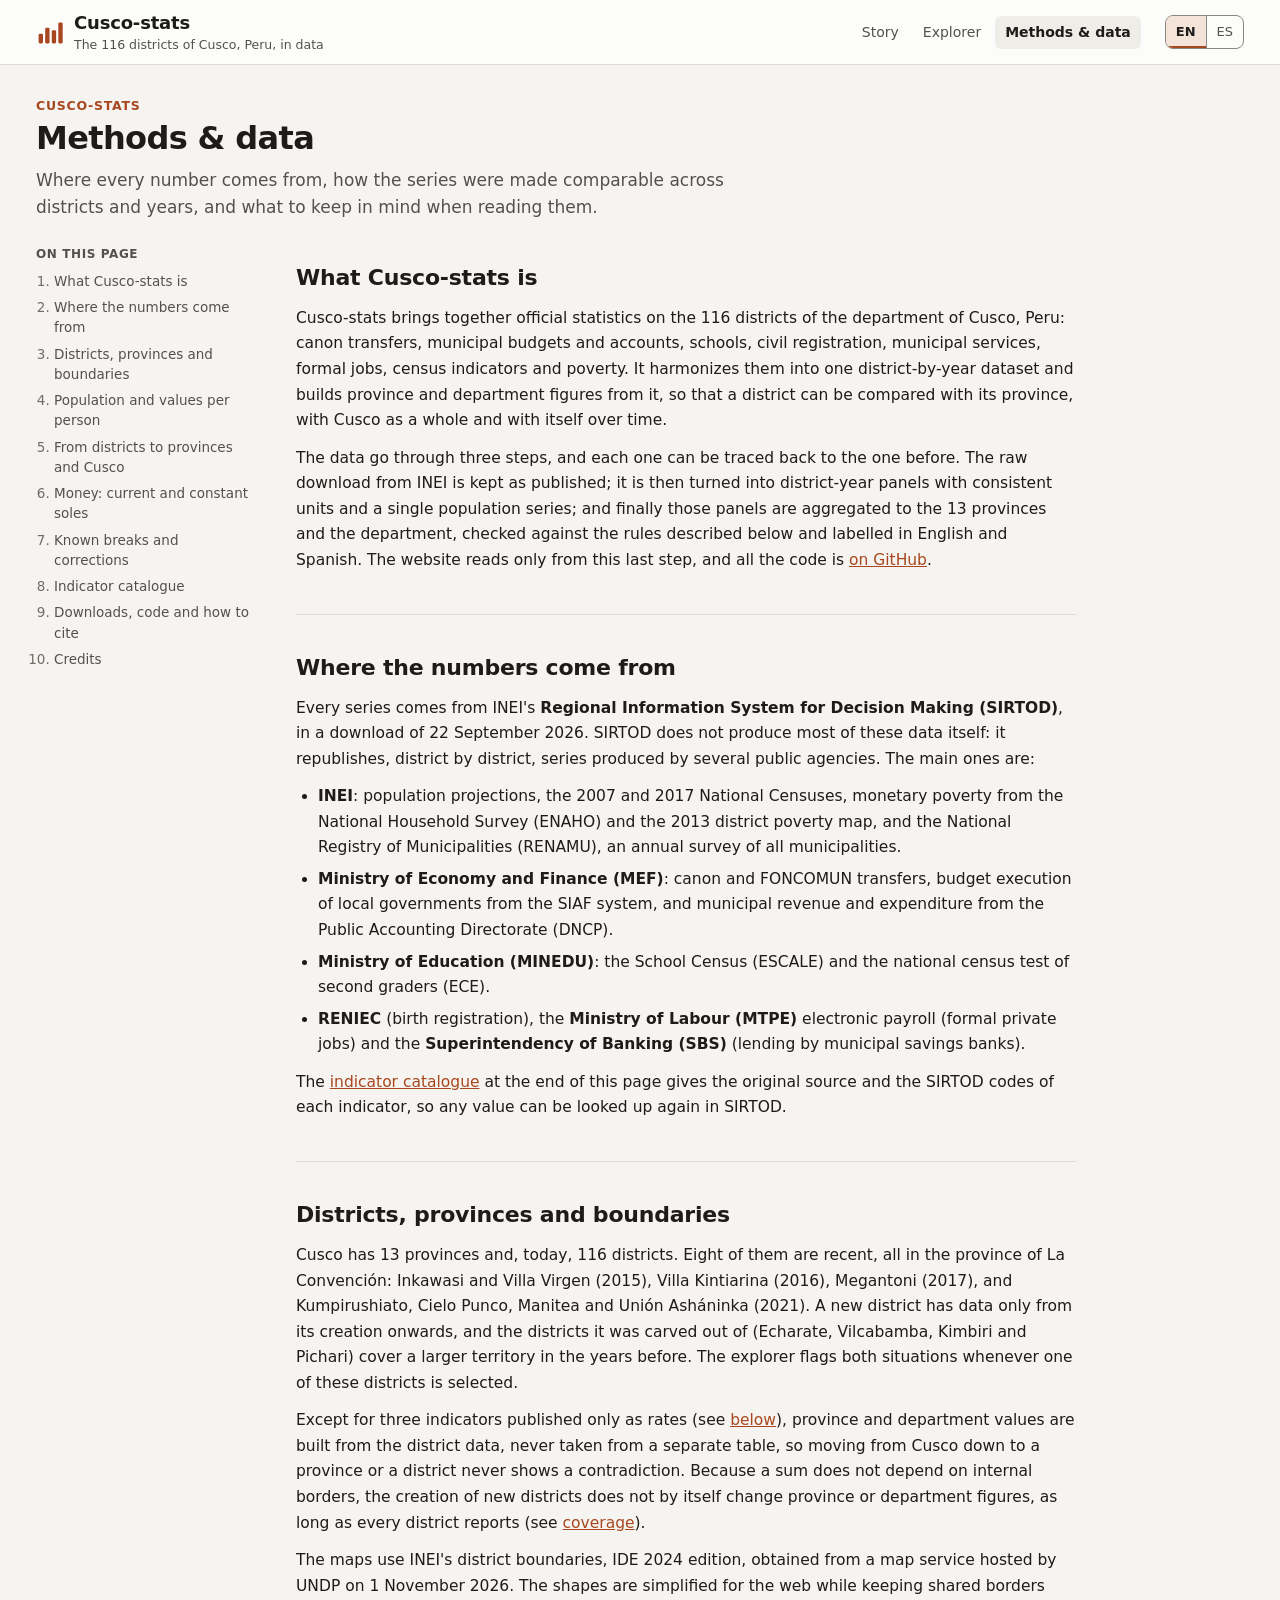
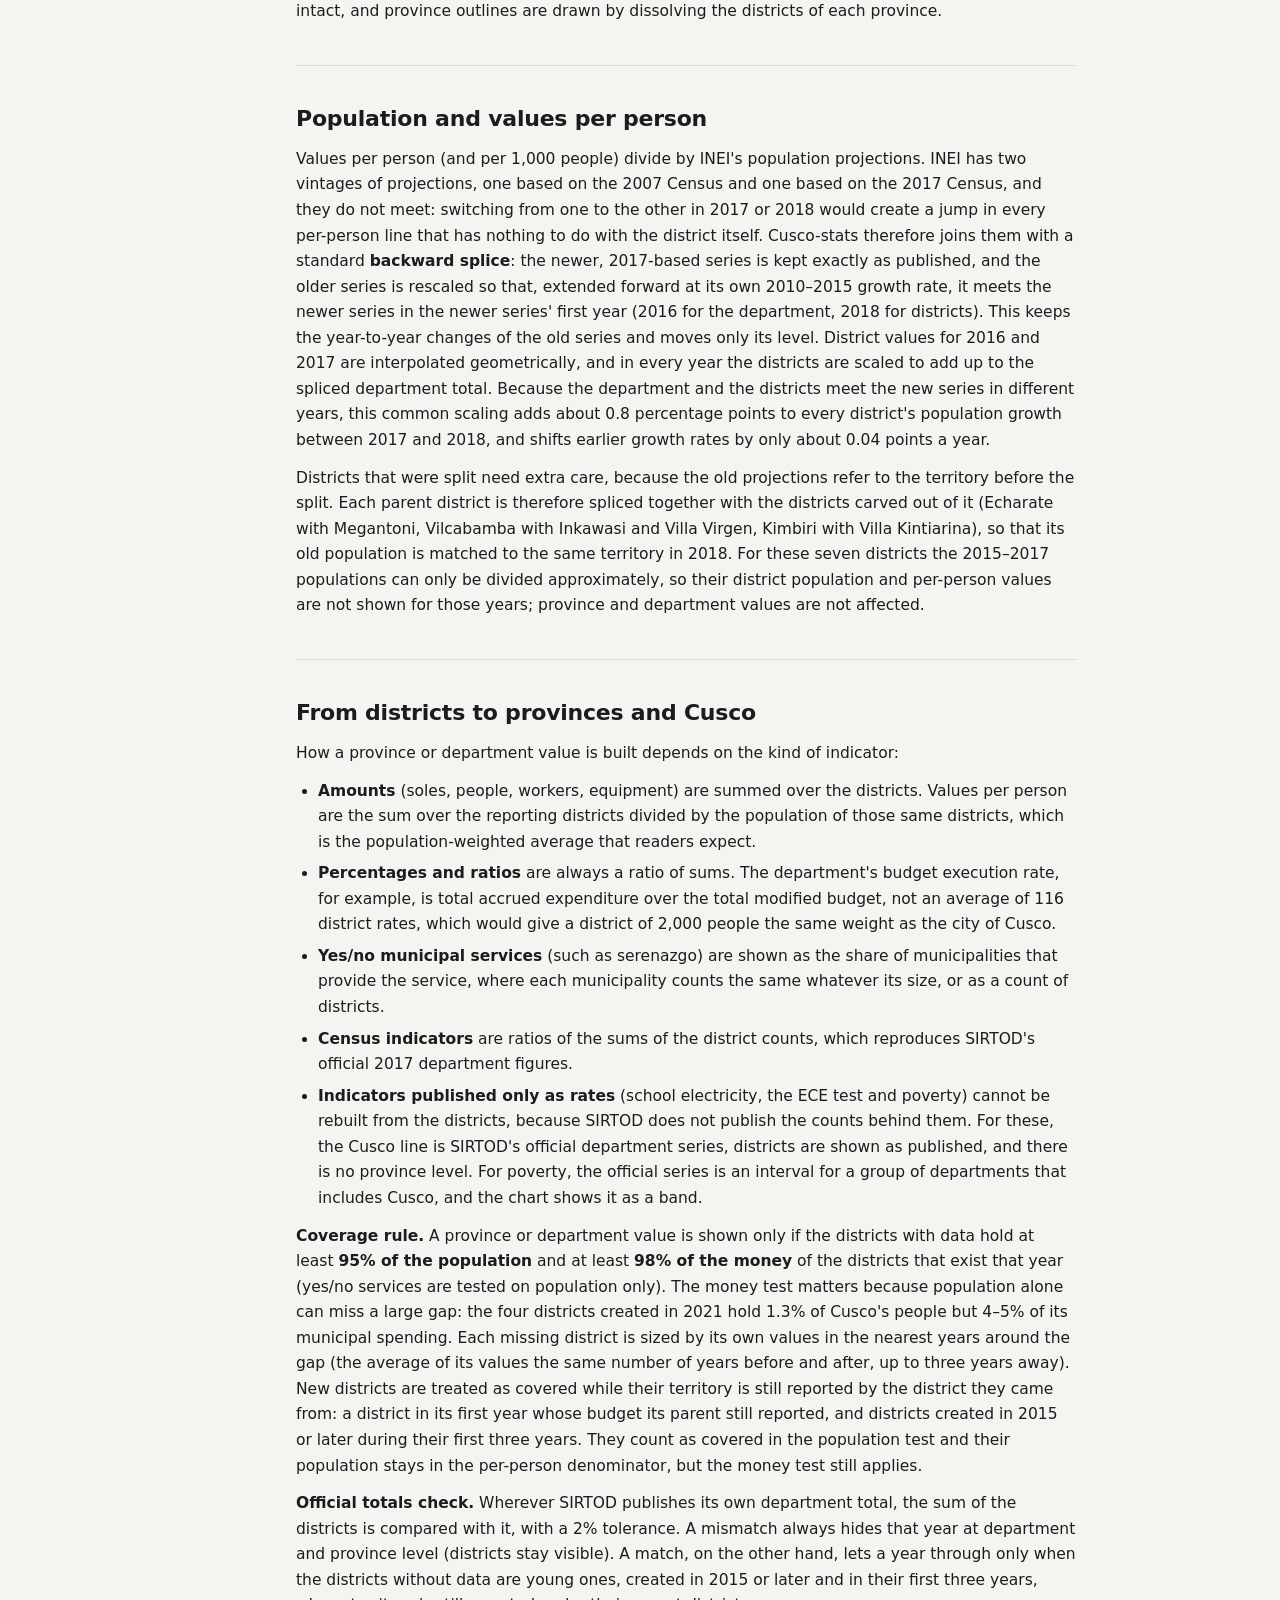
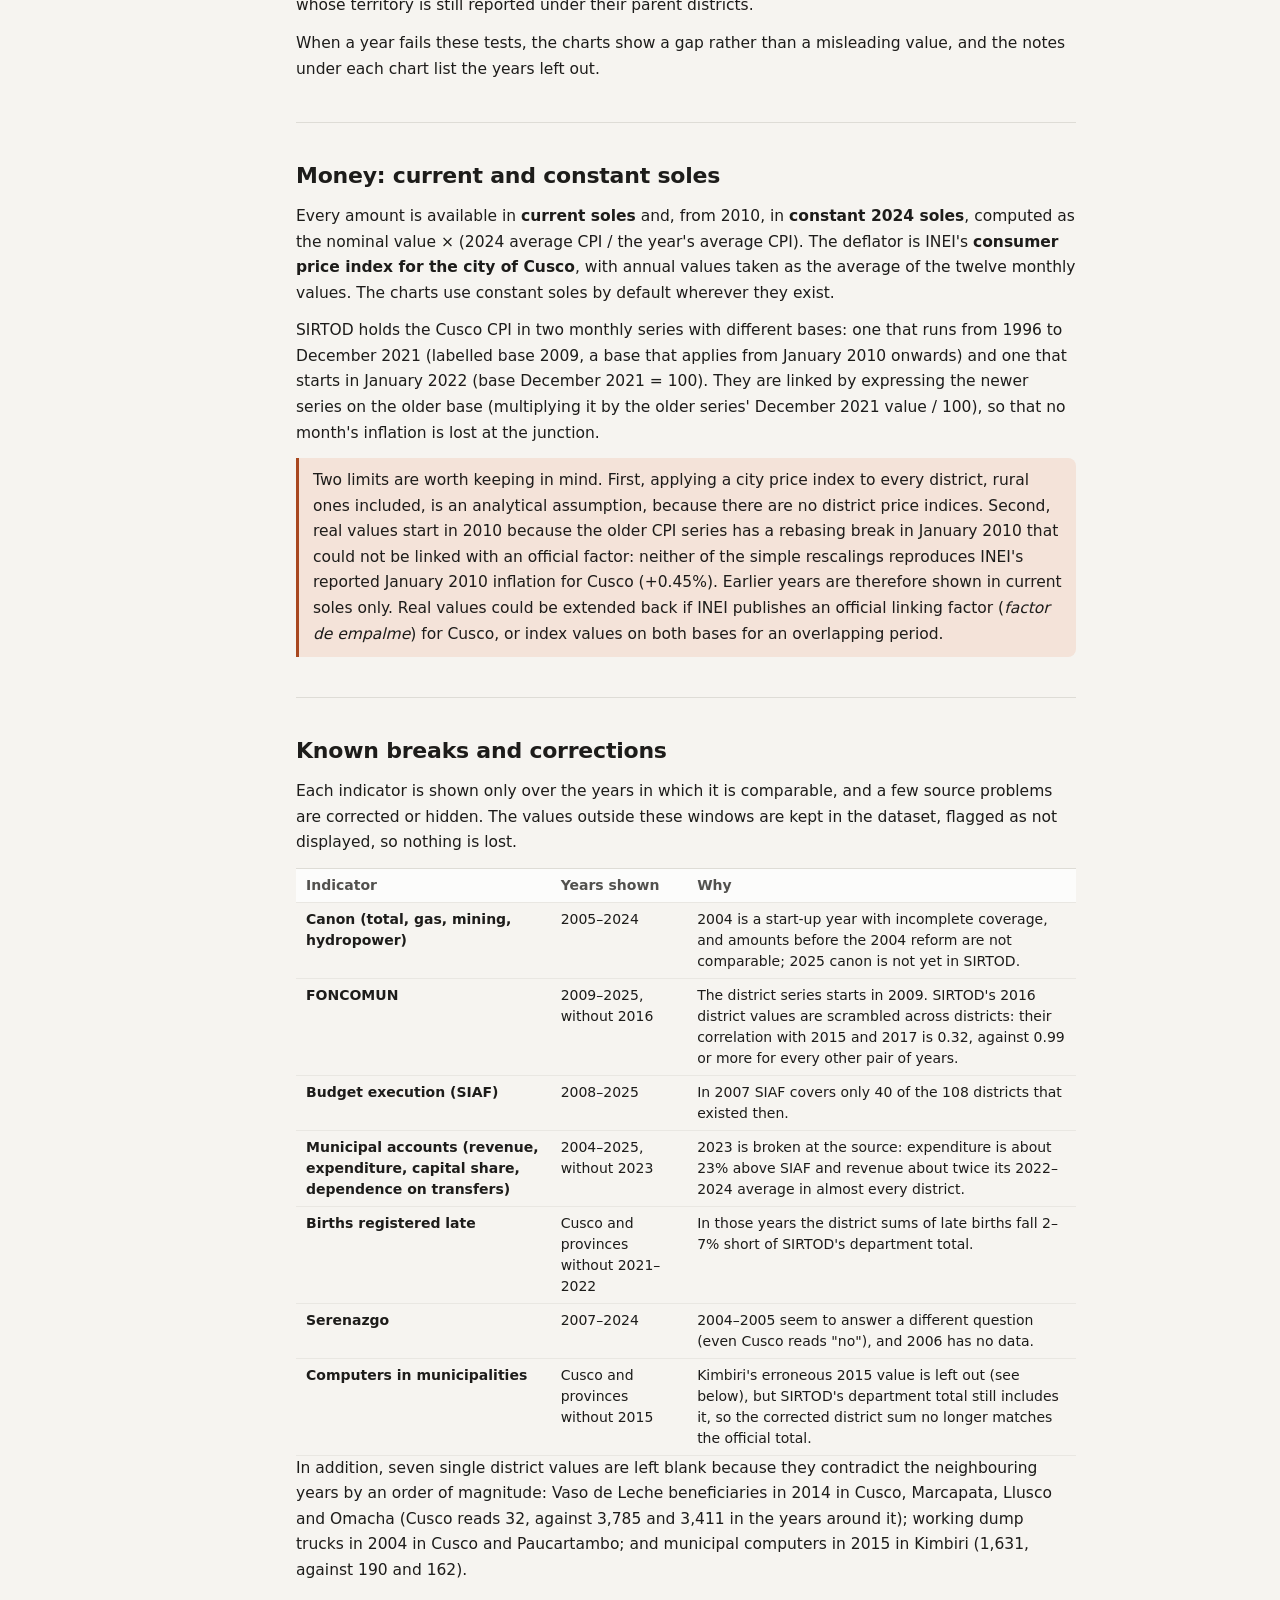
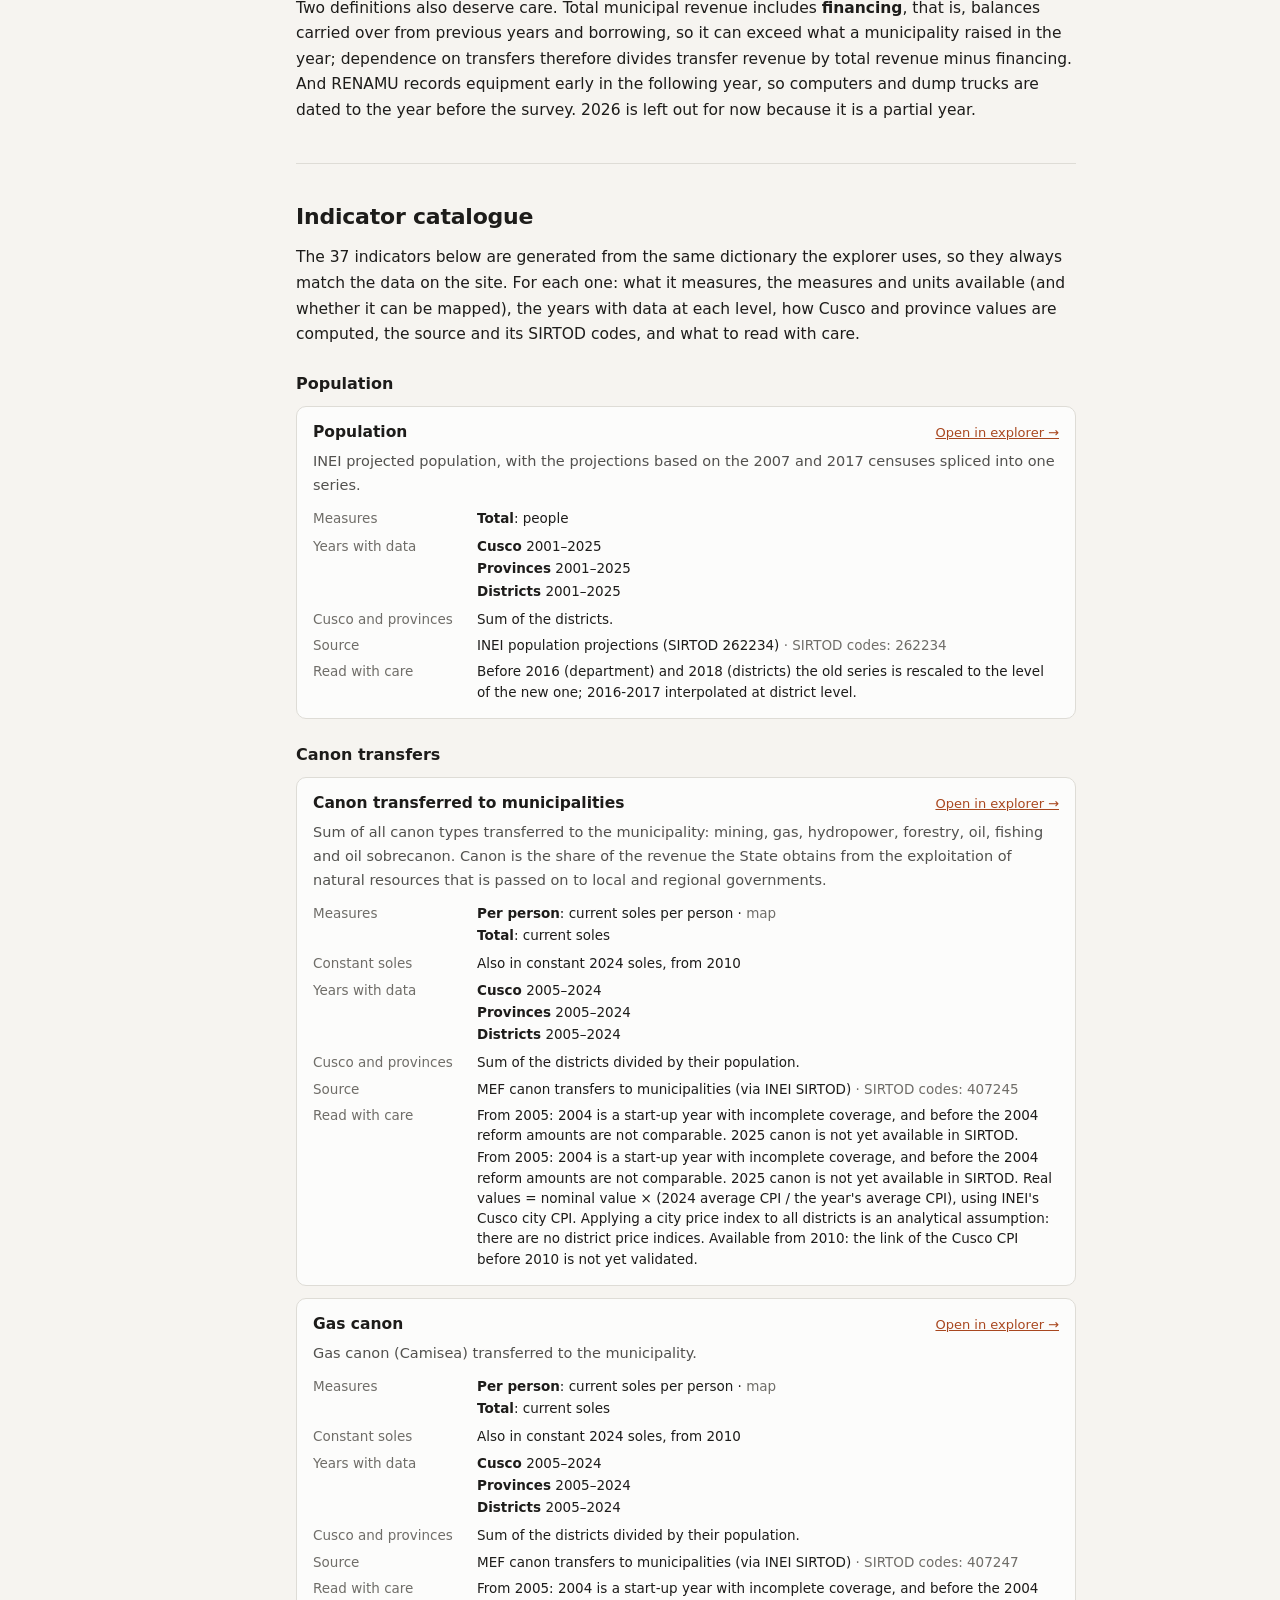
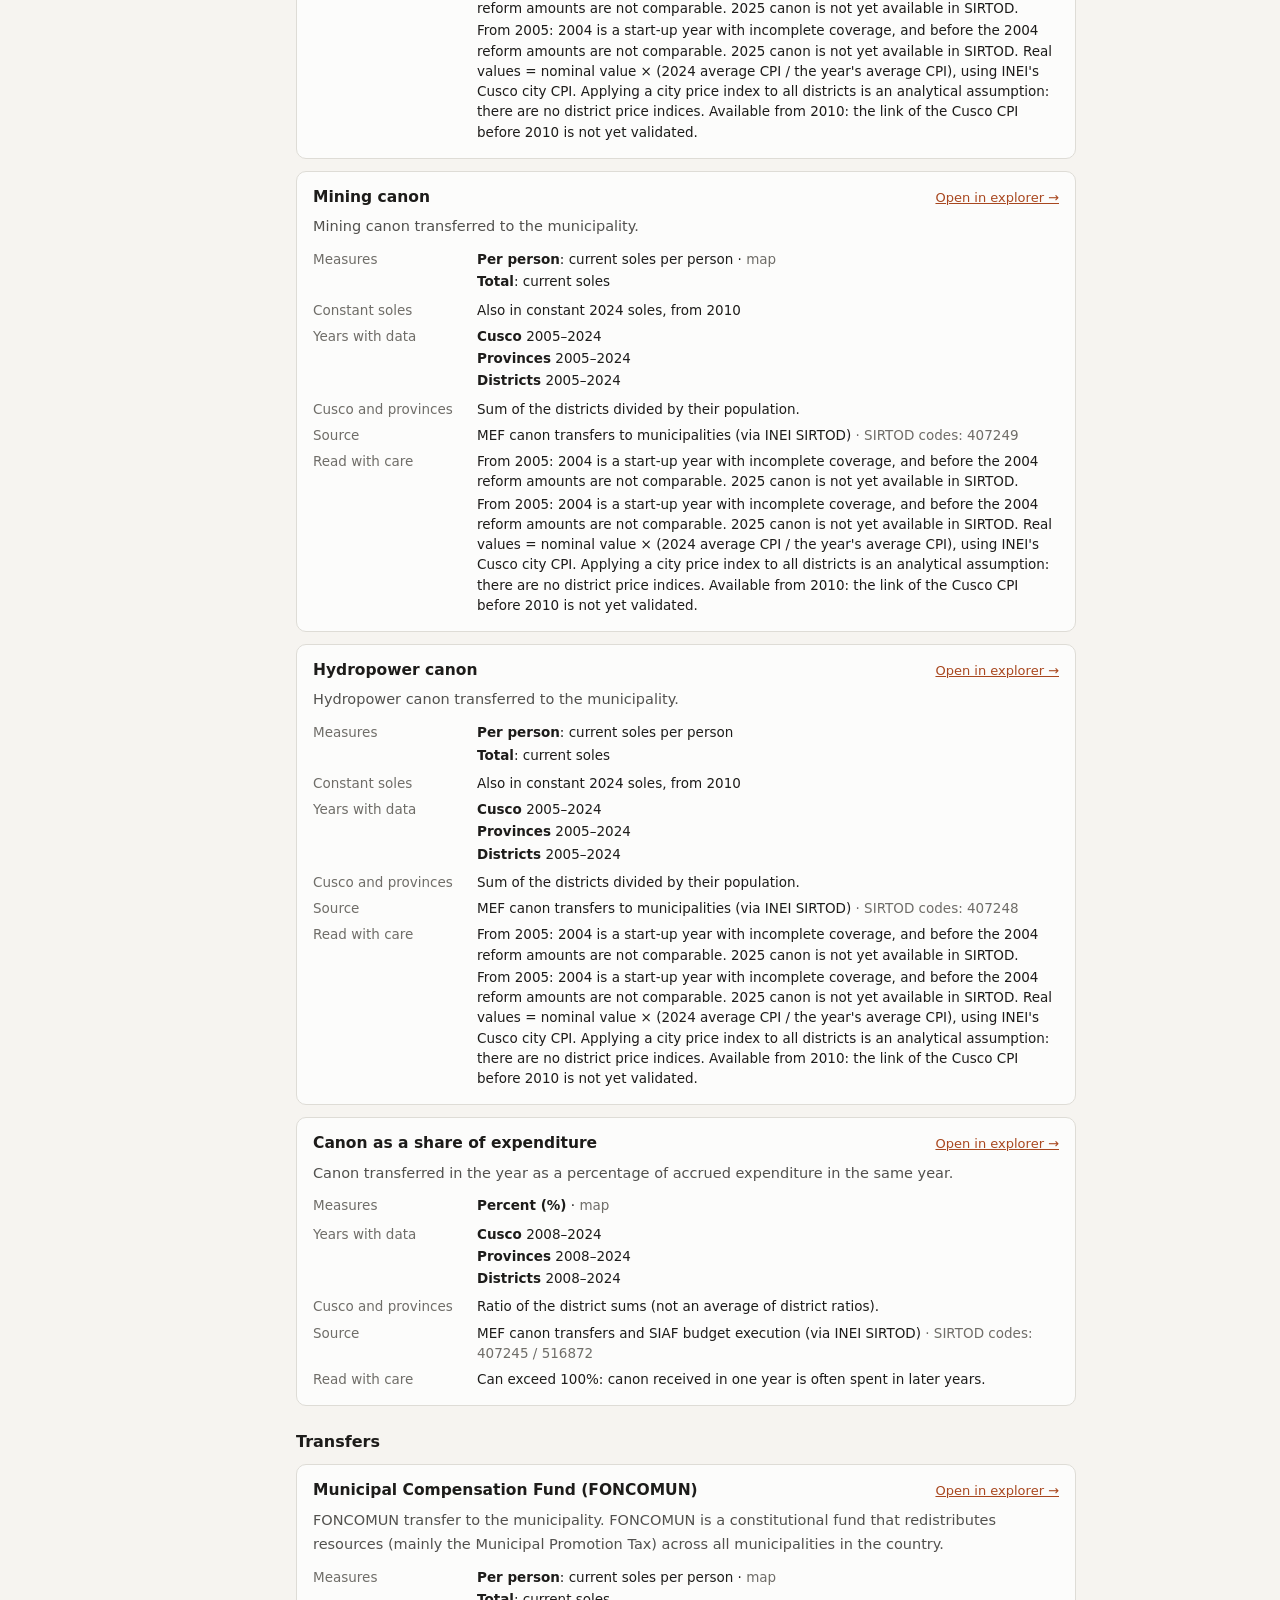
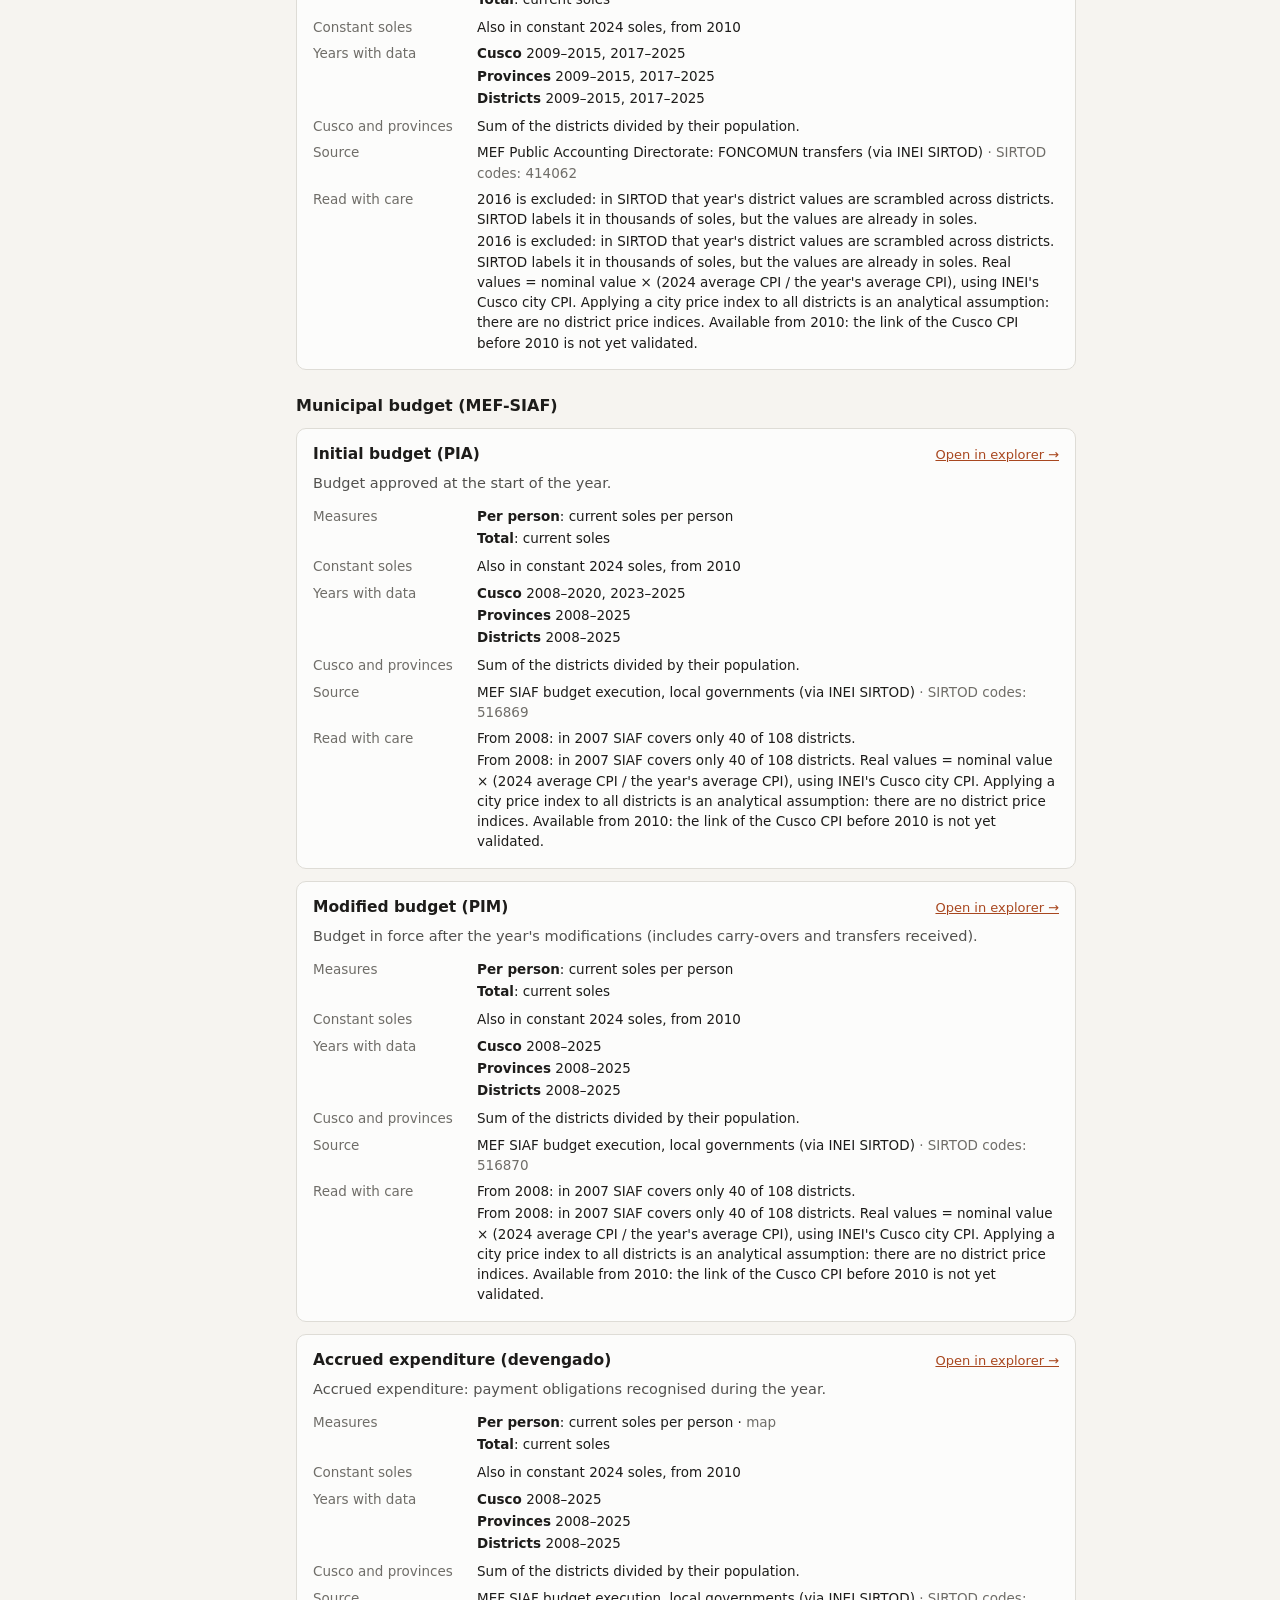
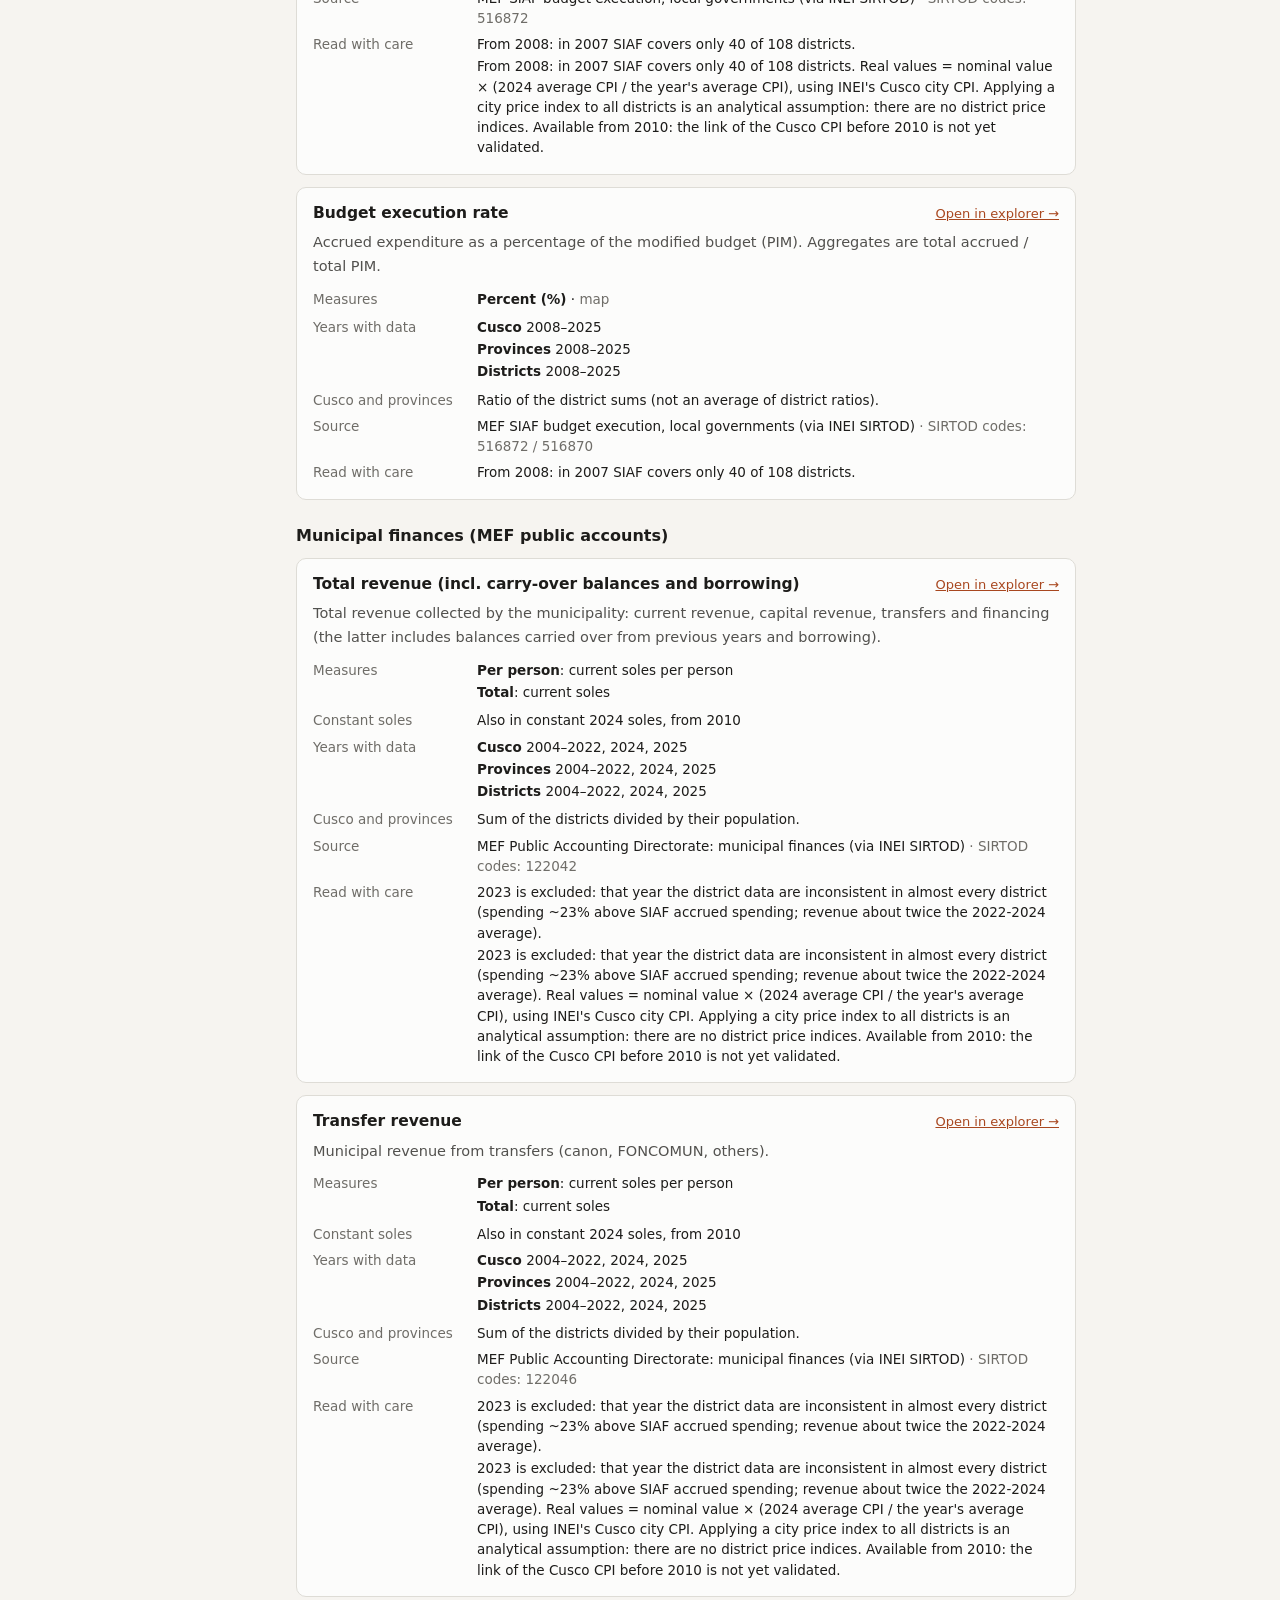
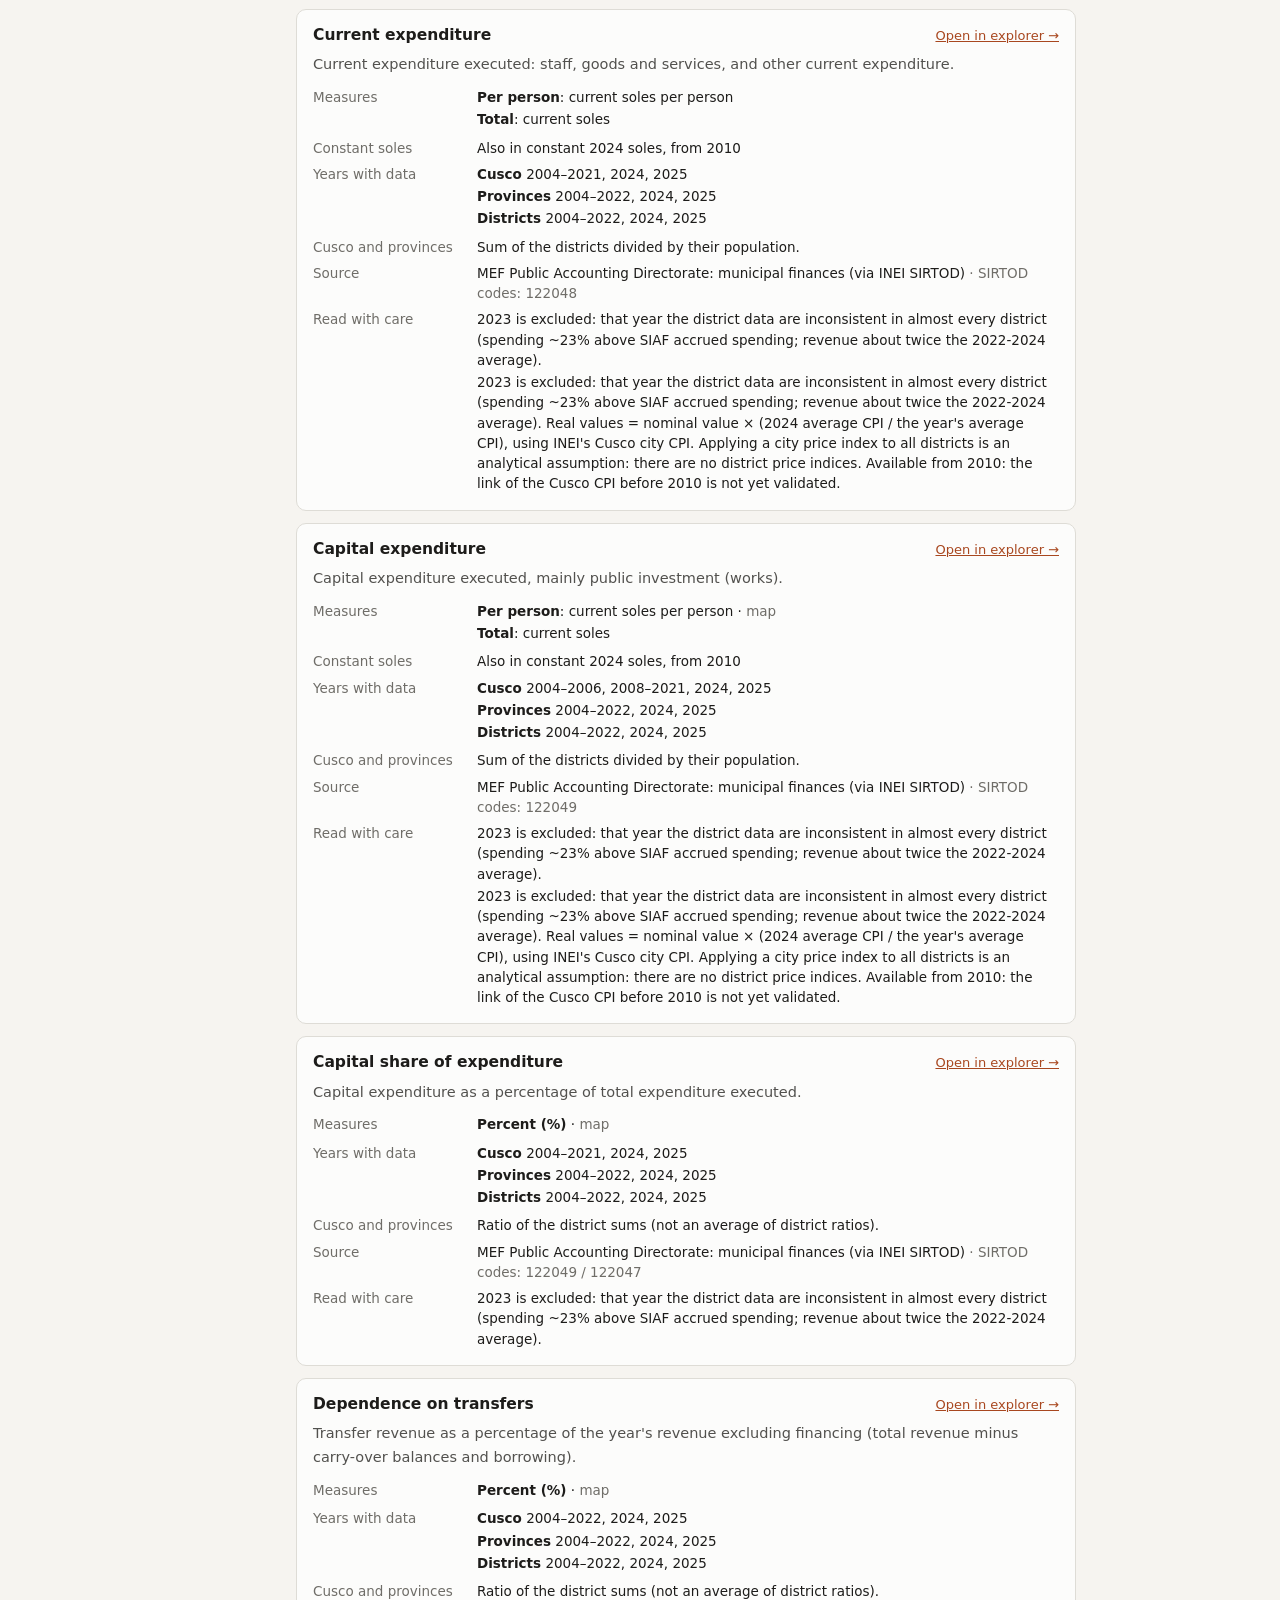
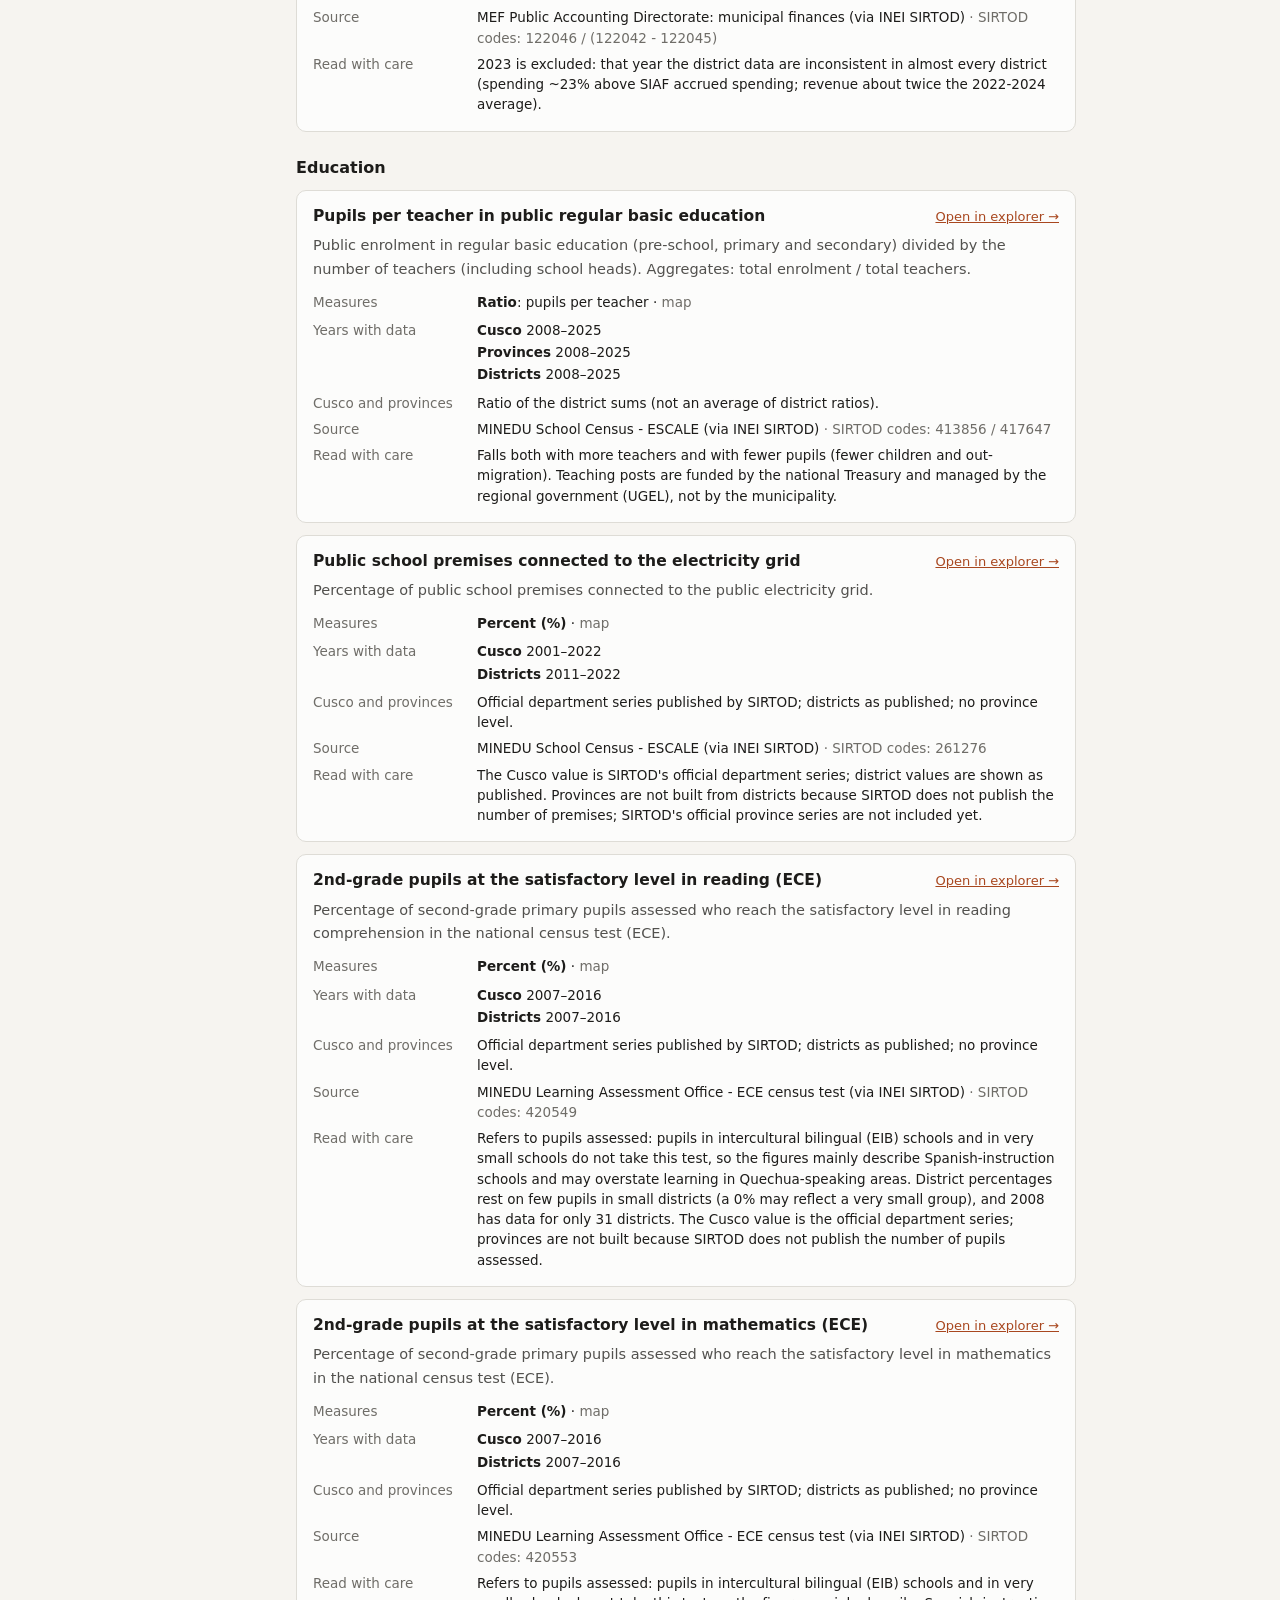
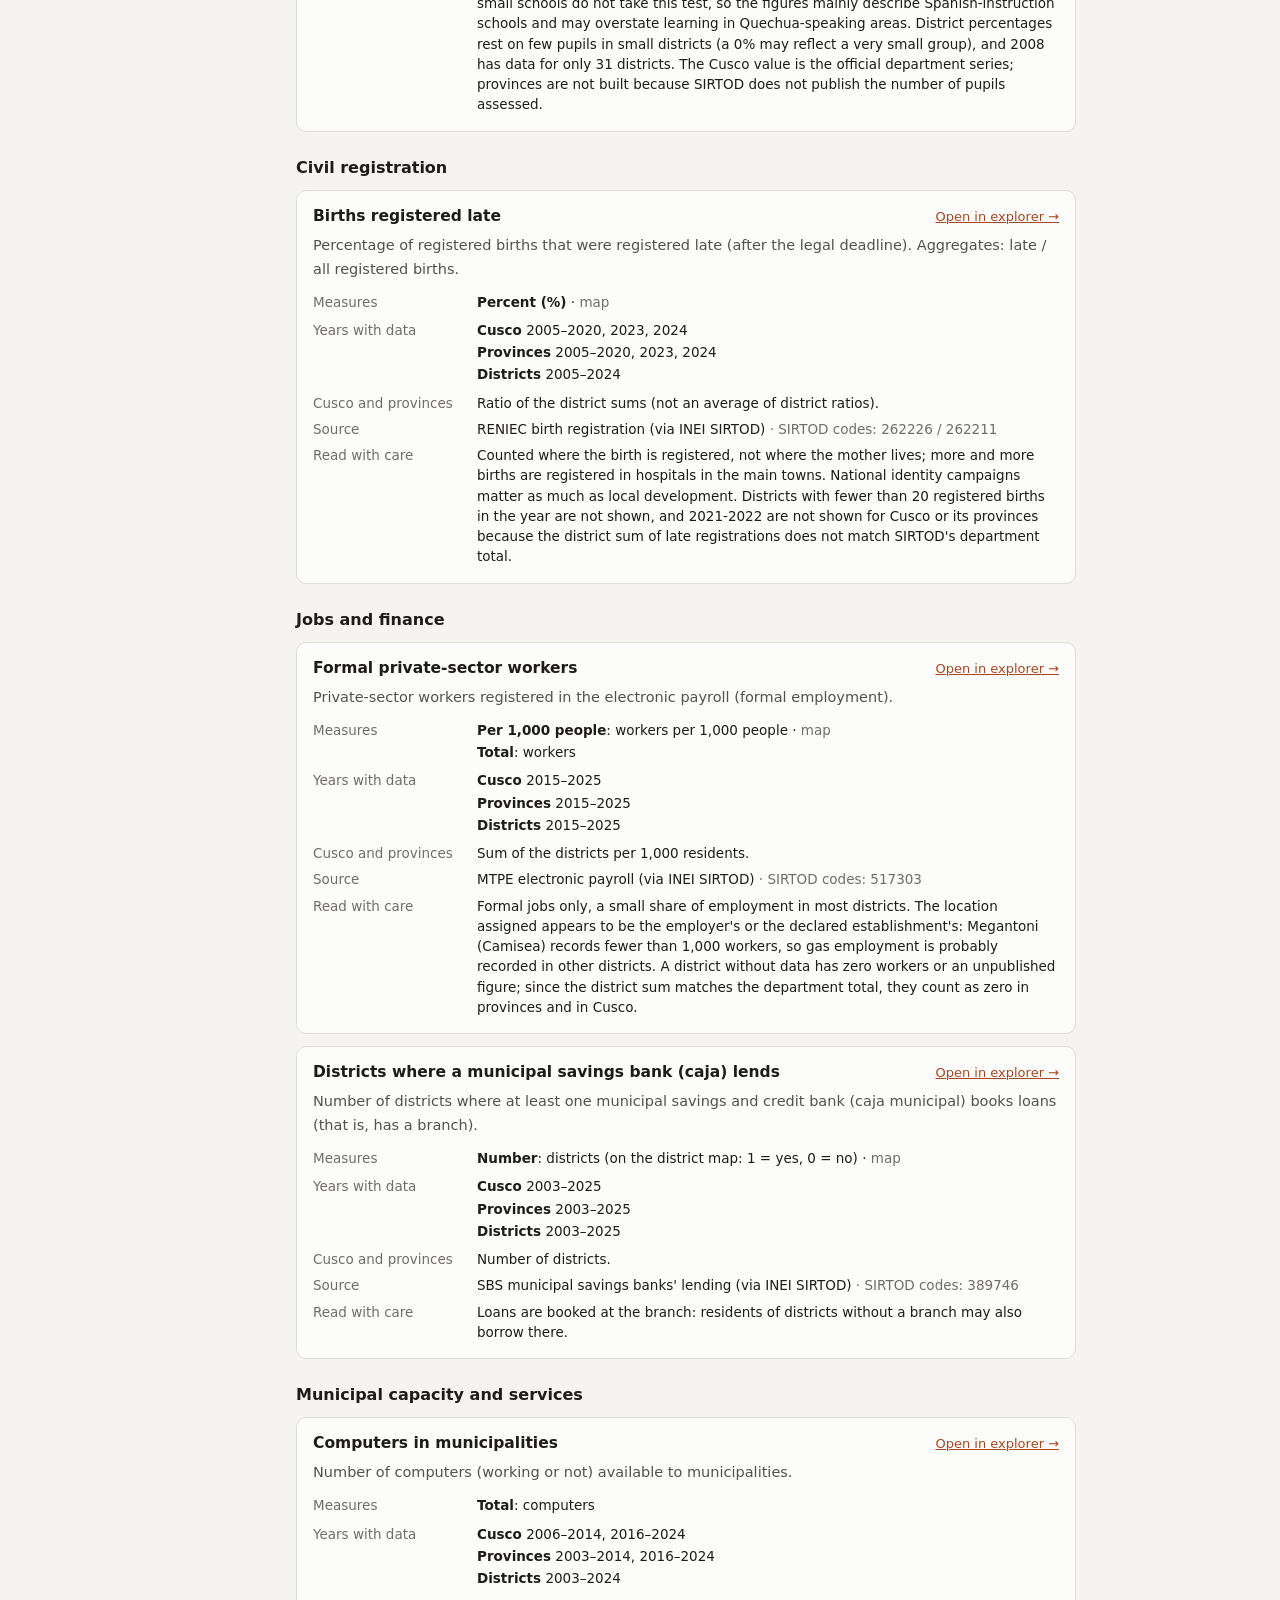
==== docs/methods.html @ 33074f37 "Add a bilingual Methods & data page and correct documentation drift - docs/methods.html: sources, ge" ====
<!doctype html>
<html lang="en">
<head>
  <meta charset="utf-8">
  <meta name="viewport" content="width=device-width, initial-scale=1">
  <title>Methods &amp; data · Cusco-stats</title>
  <meta name="description" content="How Cusco-stats was built: sources, population splice, coverage rules for provinces and the department, real values with the Cusco city CPI, known breaks, and the full indicator catalogue.">
  <link rel="stylesheet" href="css/app.css">
  <script type="module" src="js/methods.js"></script>
</head>
<body>
  <a class="skip-link" href="#methods-main" data-i18n="skipMethods">Skip to the content</a>

  <header class="site-header">
    <div class="wrap header-inner">
      <a class="brand brand-link" href="./" data-lang-link>
        <svg class="brand-mark" viewBox="0 0 32 32" aria-hidden="true" focusable="false">
          <rect x="3" y="18" width="5" height="11" rx="1.5"/><rect x="10.5" y="11" width="5" height="18" rx="1.5"/>
          <rect x="18" y="14" width="5" height="15" rx="1.5"/><rect x="25.5" y="5" width="5" height="24" rx="1.5"/>
        </svg>
        <span>
          <span class="brand-name">Cusco-stats</span>
          <span class="brand-tag" data-i18n="tagline">The 116 districts of Cusco, Peru, in data</span>
        </span>
      </a>
      <nav class="site-nav" aria-label="Sections" data-i18n-aria="ariaSections">
        <a href="./#story" class="nav-link" data-lang-link data-i18n="navStory">Story</a>
        <a href="./#explorer" class="nav-link" data-lang-link data-i18n="navExplorer">Explorer</a>
        <a href="methods.html" class="nav-link is-active" aria-current="page" data-lang-link data-i18n="navMethods">Methods &amp; data</a>
      </nav>
      <div class="lang-switch" role="group" aria-label="Language" data-i18n-aria="ariaLanguage">
        <button type="button" data-lang="en" lang="en" aria-label="English" aria-pressed="true">EN</button>
        <button type="button" data-lang="es" lang="es" aria-label="Español" aria-pressed="false">ES</button>
      </div>
    </div>
  </header>

  <main id="methods-main" class="wrap methods" tabindex="-1">
    <header class="methods-head">
      <p class="story-kicker" id="methods-kicker">Cusco-stats</p>
      <h1 id="methods-title">Methods &amp; data</h1>
      <p class="methods-lede" id="methods-lede"></p>
    </header>
    <div class="methods-layout">
      <nav class="methods-toc" aria-labelledby="toc-title">
        <p class="methods-toc-title" id="toc-title">On this page</p>
        <ol id="methods-toc"></ol>
      </nav>
      <div class="methods-body" id="methods-body">
        <p class="status" id="methods-status" role="status"></p>
      </div>
    </div>
  </main>

  <footer class="site-footer">
    <div class="wrap">
      <p id="footer-data"></p>
      <p><span data-i18n="footerBy">A project by</span> <a href="https://pvillaparo.github.io/">Paola Villa Paro</a><span data-i18n="footerAssist">, built with assistance from Claude (Anthropic)</span> · <a href="https://github.com/pvillaparo/cusco-data" data-i18n="footerRepo">Data and code on GitHub</a></p>
    </div>
  </footer>
  <noscript><p class="wrap">This page needs JavaScript to show the indicator catalogue. The same information is in harmonized/cusco_stats_dictionary.csv in the GitHub repository.</p></noscript>
</body>
</html>
---- docs/css/app.css ----
/* Cusco-stats — app styles.
   Colour roles are CSS custom properties; light and dark values swap in one place.
   Series colours: reference categorical palette (validated, 6 slots, both modes).
   Map ramp: reference sequential blue. Brand accent: terracotta (UI chrome only). */

:root {
  color-scheme: light;
  --surface-0: #f6f4f0;      /* page */
  --surface-1: #fcfcfb;      /* cards, chart surface */
  --surface-2: #efede8;      /* controls, hover wash */
  --hairline: #dedcd6;
  --control-border: #8a8882;  /* 3.4:1 on surface-1: borders of inputs and buttons */
  --grid: #e9e7e2;
  --text-primary: #1d1c1a;
  --text-secondary: #52514e;
  --text-muted: #6f6d68;
  --accent: #a8471f;         /* terracotta, 5.6:1 on surface-1 */
  --accent-soft: #f4e3d9;
  --focus: #2a78d6;
  --ref-line: #1d1c1a;       /* Cusco (department) line */
  --band: rgba(29, 28, 26, 0.12);
  --series-1: #2a78d6; --series-2: #eb6834; --series-3: #1baf7a;
  --series-4: #eda100; --series-5: #e87ba4; --series-6: #008300;
  --seq-1: #b7d3f6; --seq-2: #86b6ef; --seq-3: #5598e7; --seq-4: #2a78d6; --seq-5: #1c5cab; --seq-6: #104281;
  --nodata: #d6d4ce;
  --radius: 10px;
  --shadow: 0 1px 2px rgba(0, 0, 0, 0.04), 0 2px 8px rgba(0, 0, 0, 0.04);
  font-family: "Inter", system-ui, -apple-system, "Segoe UI", Roboto, "Helvetica Neue", Arial, sans-serif;
}

@media (prefers-color-scheme: dark) {
  :root:not([data-theme="light"]) {
    color-scheme: dark;
    --surface-0: #121211; --surface-1: #1a1a19; --surface-2: #262624;
    --hairline: #383835; --control-border: #74736d; --grid: #2c2c2a;
    --text-primary: #f0efec; --text-secondary: #c3c2b7; --text-muted: #9c9b93;
    --accent: #e58a5f; --accent-soft: #3a2a22; --focus: #3987e5;
    --ref-line: #f0efec; --band: rgba(240, 239, 236, 0.14);
    --series-1: #3987e5; --series-2: #d95926; --series-3: #199e70;
    --series-4: #c98500; --series-5: #d55181; --series-6: #008300;
    /* on a dark surface magnitude reads from dark (low) to light (high), in evenly spaced steps */
    --seq-1: #184f95; --seq-2: #256abf; --seq-3: #3987e5; --seq-4: #6da7ec; --seq-5: #9ec5f4; --seq-6: #cde2fb;
    --nodata: #3a3a37;
    --shadow: none;
  }
}
:root[data-theme="dark"] {
  color-scheme: dark;
  --surface-0: #121211; --surface-1: #1a1a19; --surface-2: #262624;
  --hairline: #383835; --control-border: #74736d; --grid: #2c2c2a;
  --text-primary: #f0efec; --text-secondary: #c3c2b7; --text-muted: #9c9b93;
  --accent: #e58a5f; --accent-soft: #3a2a22; --focus: #3987e5;
  --ref-line: #f0efec; --band: rgba(240, 239, 236, 0.14);
  --series-1: #3987e5; --series-2: #d95926; --series-3: #199e70;
  --series-4: #c98500; --series-5: #d55181; --series-6: #008300;
  --seq-1: #184f95; --seq-2: #256abf; --seq-3: #3987e5; --seq-4: #6da7ec; --seq-5: #9ec5f4; --seq-6: #cde2fb;
  --nodata: #3a3a37;
  --shadow: none;
}

*, *::before, *::after { box-sizing: border-box; }
html { -webkit-text-size-adjust: 100%; }
body {
  margin: 0;
  background: var(--surface-0);
  color: var(--text-primary);
  font-size: 15px;
  line-height: 1.5;
}
a { color: var(--accent); }
a:hover { text-decoration-thickness: 2px; }
:focus-visible { outline: 2px solid var(--focus); outline-offset: 2px; }
[hidden] { display: none !important; }

.wrap { width: 100%; max-width: 1240px; margin: 0 auto; padding: 0 16px; }
.skip-link { position: absolute; left: -999px; top: 8px; background: var(--surface-1); padding: 8px 12px; border-radius: 6px; z-index: 10; }
.skip-link:focus { left: 8px; }

/* Header */
.site-header { background: var(--surface-1); border-bottom: 1px solid var(--hairline); }
.header-inner { display: flex; align-items: center; gap: 24px; min-height: 64px; flex-wrap: wrap; padding-top: 8px; padding-bottom: 8px; }
.brand { display: flex; align-items: center; gap: 10px; margin-right: auto; }
.brand-mark { width: 28px; height: 28px; fill: var(--accent); flex: none; }
.brand-name { margin: 0; font-weight: 700; font-size: 18px; letter-spacing: -0.01em; }
.brand-tag { margin: 0; font-size: 12.5px; color: var(--text-secondary); }
.site-nav { display: flex; gap: 4px; flex-wrap: wrap; }
.nav-link { color: var(--text-secondary); text-decoration: none; padding: 6px 10px; border-radius: 6px; font-size: 14px; }
.nav-link.is-active { color: var(--text-primary); background: var(--surface-2); font-weight: 600; }
.nav-link.is-soon { color: var(--text-muted); cursor: default; }
.nav-link.is-soon::after { content: attr(data-soon); font-size: 11px; margin-left: 4px; }
.lang-switch, .segmented { display: inline-flex; border: 1px solid var(--control-border); border-radius: 8px; overflow: hidden; }
.lang-switch button, .segmented button {
  border: 0; background: transparent; color: var(--text-secondary); padding: 6px 10px; font: inherit; font-size: 13px; cursor: pointer; min-height: 32px;
}
.lang-switch button + button, .segmented button + button { border-left: 1px solid var(--control-border); }
.lang-switch button[aria-pressed="true"], .segmented button[aria-pressed="true"] { background: var(--accent-soft); color: var(--text-primary); font-weight: 600; box-shadow: inset 0 -2px 0 var(--accent); }

/* Story */
.story { background: var(--surface-1); border-bottom: 1px solid var(--hairline); padding: 32px 0 24px; }
.story-head { max-width: 760px; margin-bottom: 8px; }
.story-kicker { margin: 0; font-size: 12.5px; font-weight: 700; letter-spacing: 0.06em; text-transform: uppercase; color: var(--accent); }
.story-head h1 { margin: 4px 0 10px; font-size: 32px; letter-spacing: -0.02em; line-height: 1.15; }
.story-intro { margin: 0 0 8px; font-size: 16.5px; color: var(--text-primary); line-height: 1.6; }
.story-note { margin: 0; font-size: 13px; color: var(--text-muted); }
.story-step { display: grid; grid-template-columns: minmax(0, 0.9fr) minmax(0, 1.6fr); gap: 28px; padding: 36px 0; border-top: 1px solid var(--hairline); }
.story-step:first-child { margin-top: 24px; }
.story-num { margin: 0; font-size: 13px; font-weight: 700; color: var(--accent); }
.story-title { margin: 2px 0 10px; font-size: 21px; letter-spacing: -0.01em; line-height: 1.25; }
.story-body { margin: 0 0 14px; font-size: 15.5px; line-height: 1.65; }
.story-links { display: flex; flex-direction: column; align-items: flex-start; gap: 6px; }
.btn-explore { font: inherit; font-size: 13.5px; color: var(--accent); background: transparent; border: 0; padding: 4px 0; cursor: pointer; text-align: left; min-height: 28px; text-decoration: none; }
.btn-explore:hover { text-decoration: underline; text-decoration-thickness: 2px; }
.btn-explore.is-primary { display: inline-block; margin-top: 8px; padding: 8px 14px; border: 1px solid var(--accent); border-radius: 8px; font-weight: 600; }
.btn-explore.is-primary:hover { background: var(--accent-soft); text-decoration: none; }
.story-figure { margin: 0; min-width: 0; }
.story-caption { font-size: 13px; color: var(--text-secondary); margin-bottom: 6px; }
.story-chart { min-height: 220px; }
.story-chart .grid line, .story-chart .grid path { stroke: var(--grid); }
.story-chart .axis text { fill: var(--text-muted); font-size: 12px; font-variant-numeric: tabular-nums; }
.story-chart .axis path, .story-chart .axis line { stroke: var(--hairline); }
.story-multiples { display: grid; grid-template-columns: repeat(auto-fit, minmax(240px, 1fr)); gap: 16px 20px; }
.story-panel-title { margin: 0 0 2px; font-size: 13px; font-weight: 600; color: var(--text-secondary); }
.story-split { display: grid; grid-template-columns: minmax(0, 1fr) minmax(0, 1fr); gap: 20px; align-items: start; }
.story-hint { font-size: 12.5px; color: var(--text-muted); margin: 6px 0 0; }
.bar-label { fill: var(--text-secondary); font-size: 12.5px; }
.bar-value { fill: var(--text-secondary); font-size: 12px; font-variant-numeric: tabular-nums; }
.bar-value.is-strong { fill: var(--text-primary); font-weight: 650; }
.story-end { border-top: 1px solid var(--hairline); padding-top: 24px; max-width: 760px; }
.story-end p { margin: 0; color: var(--text-secondary); }
.explorer-title { margin: 0 0 6px; font-size: 26px; letter-spacing: -0.015em; }
.explorer { padding-top: 8px; }

/* Intro and controls */
.intro { padding: 24px 0 8px; max-width: 760px; }
.intro h1 { margin: 0 0 6px; font-size: 26px; letter-spacing: -0.015em; }
.intro p { margin: 0; color: var(--text-secondary); }
.controls { display: flex; flex-wrap: wrap; gap: 12px 16px; align-items: flex-end; padding: 16px 0 8px; }
.control { display: flex; flex-direction: column; gap: 4px; min-width: 0; }
.control-grow { flex: 1 1 240px; }
.control label, .control-label { font-size: 12.5px; color: var(--text-secondary); font-weight: 600; }
select, input[type="text"] {
  font: inherit; font-size: 14px; color: var(--text-primary); background: var(--surface-1);
  border: 1px solid var(--control-border); border-radius: 8px; padding: 7px 10px; min-height: 36px; max-width: 100%;
}
#sel-indicator { min-width: min(360px, 100%); }
.chips { display: flex; flex-wrap: wrap; gap: 8px; padding: 4px 0 4px; }
.chip {
  display: inline-flex; align-items: center; gap: 8px; background: var(--surface-1); border: 1px solid var(--hairline);
  border-radius: 999px; padding: 4px 6px 4px 10px; font-size: 13.5px;
}
.chip-key { width: 14px; height: 3px; border-radius: 2px; flex: none; }
.chip.is-missing { color: var(--text-muted); }
.chip.is-missing .chip-key { background: transparent !important; outline: 1px dashed var(--text-muted); }
.chip button { border: 0; background: transparent; color: var(--text-muted); cursor: pointer; font-size: 16px; line-height: 1; padding: 2px 6px; border-radius: 999px; min-width: 24px; min-height: 24px; }
.chip button:hover { background: var(--surface-2); color: var(--text-primary); }
.chip.is-ref { padding-right: 10px; font-weight: 600; }
.status { min-height: 1.4em; margin: 2px 0 8px; font-size: 13px; color: var(--text-muted); }

/* Cards */
.grid { display: grid; grid-template-columns: minmax(0, 1.35fr) minmax(0, 1fr); gap: 16px; padding-bottom: 32px; align-items: start; }
.card { background: var(--surface-1); border: 1px solid var(--hairline); border-radius: var(--radius); padding: 16px; box-shadow: var(--shadow); min-width: 0; }
.card-notes { grid-column: 1 / -1; }
.card-head { display: flex; justify-content: space-between; align-items: flex-start; gap: 12px; flex-wrap: wrap; }
.card-title { margin: 0; font-size: 16px; font-weight: 650; letter-spacing: -0.005em; }
.card-subtitle { margin: 2px 0 0; font-size: 13px; color: var(--text-secondary); }
.card-tools { display: flex; gap: 6px; }
.btn-ghost { font: inherit; font-size: 13px; color: var(--text-secondary); background: transparent; border: 1px solid var(--control-border); border-radius: 8px; padding: 5px 10px; cursor: pointer; min-height: 32px; }
.btn-ghost:hover { background: var(--surface-2); color: var(--text-primary); }
.tag { display: inline-block; font-size: 11.5px; font-weight: 600; color: var(--accent); background: var(--accent-soft); border-radius: 4px; padding: 1px 6px; margin-left: 6px; vertical-align: 1px; }

/* Chart */
.legend { display: flex; flex-wrap: wrap; gap: 6px 16px; margin: 12px 0 4px; font-size: 13px; color: var(--text-secondary); }
.legend-item { display: inline-flex; align-items: center; gap: 6px; }
.legend-key { width: 18px; height: 2px; border-radius: 2px; }
.legend-key.is-ref { height: 3px; }
.legend-key.is-band { height: 10px; border-radius: 2px; }
.chart { position: relative; width: 100%; }
.chart svg, .map svg { display: block; width: 100%; height: auto; overflow: visible; }
.chart .axis text, .map-legend text { fill: var(--text-muted); font-size: 12px; font-variant-numeric: tabular-nums; }
.chart .axis path, .chart .axis line { stroke: var(--hairline); }
.chart .grid line { stroke: var(--grid); }
.chart .axis-title { fill: var(--text-secondary); font-size: 12px; }
.chart .crosshair { stroke: var(--text-muted); stroke-width: 1; }
.chart .direct-label { font-size: 12px; fill: var(--text-secondary); }
.chart .overlay { fill: transparent; cursor: crosshair; }
.chart .overlay:focus { outline: none; }
.chart:has(.overlay:focus-visible) .frame { stroke: var(--focus); stroke-width: 2; }
.chart .overlay { touch-action: pan-y; }
.empty { padding: 48px 8px; text-align: center; color: var(--text-muted); font-size: 14px; }

/* Map */
.map-year { display: flex; align-items: center; gap: 12px; margin: 12px 0 4px; font-size: 13px; color: var(--text-secondary); flex-wrap: wrap; }
.map-year label { font-weight: 600; white-space: nowrap; }
.map-year output { font-variant-numeric: tabular-nums; color: var(--text-primary); }
.map-year input[type="range"] { flex: 1 1 160px; accent-color: var(--accent); min-height: 24px; }
.map .district { stroke: var(--surface-1); stroke-width: 0.6; cursor: pointer; }
.map .district:hover { filter: brightness(1.08); stroke: var(--text-primary); stroke-width: 1.2; }
.map .district.is-selected { stroke-width: 2.4; }
.map .province { fill: none; stroke: var(--text-primary); stroke-width: 1.1; stroke-opacity: 0.75; pointer-events: none; }
.map-tools { margin-top: 10px; }
.map-table { max-height: 360px; overflow-y: auto; }
.map-legend { margin-top: 8px; display: flex; flex-wrap: wrap; gap: 6px 12px; font-size: 12.5px; color: var(--text-secondary); }
.map-legend .swatch { display: inline-flex; align-items: center; gap: 6px; }
.map-legend .box { width: 18px; height: 12px; border-radius: 3px; flex: none; }

/* Table */
.table-wrap { overflow-x: auto; margin-top: 12px; border-top: 1px solid var(--hairline); }
table { border-collapse: collapse; width: 100%; font-size: 13px; }
caption { text-align: left; font-size: 12.5px; color: var(--text-secondary); padding: 8px 10px 4px; }
tbody th { font-weight: 400; color: var(--text-primary); }
th, td { padding: 6px 10px; text-align: right; border-bottom: 1px solid var(--grid); font-variant-numeric: tabular-nums; white-space: nowrap; }
th:first-child, td:first-child { text-align: left; }
thead th { color: var(--text-secondary); font-weight: 600; position: sticky; top: 0; background: var(--surface-1); }

/* Notes */
.notes { display: grid; grid-template-columns: repeat(auto-fit, minmax(260px, 1fr)); gap: 12px 28px; margin-top: 8px; font-size: 14px; }
.notes h3 { margin: 0 0 4px; font-size: 12.5px; color: var(--text-secondary); text-transform: uppercase; letter-spacing: 0.04em; }
.notes p { margin: 0 0 8px; }
.notes .muted { color: var(--text-muted); font-size: 13px; }

/* Tooltip */
.tooltip {
  position: fixed; z-index: 20; pointer-events: none; background: var(--surface-1); color: var(--text-primary);
  border: 1px solid var(--hairline); border-radius: 8px; padding: 8px 10px; font-size: 13px; box-shadow: 0 4px 16px rgba(0, 0, 0, 0.12);
  max-width: 280px;
}
.tooltip .tt-head { font-weight: 650; margin-bottom: 4px; }
.tooltip .tt-row { display: grid; grid-template-columns: 14px auto 1fr; gap: 6px; align-items: baseline; }
.tooltip .tt-key { width: 12px; height: 2px; border-radius: 2px; align-self: center; }
.tooltip .tt-val { font-weight: 650; font-variant-numeric: tabular-nums; }
.tooltip .tt-name { color: var(--text-secondary); }
.tooltip .tt-note { color: var(--text-muted); font-size: 12px; margin-top: 4px; }

.site-footer { border-top: 1px solid var(--hairline); background: var(--surface-1); color: var(--text-secondary); font-size: 13px; padding: 16px 0 24px; }
.site-footer p { margin: 4px 0; }

/* Methods & data page */
.brand-link { color: inherit; text-decoration: none; }
.brand-link .brand-name, .brand-link .brand-tag { display: block; }
.brand-link:hover .brand-name { color: var(--accent); }
.methods { padding-top: 32px; padding-bottom: 48px; }
.methods:focus { outline: none; }
.methods-head { max-width: 760px; margin-bottom: 24px; }
.methods-head h1 { margin: 4px 0 10px; font-size: 32px; letter-spacing: -0.02em; line-height: 1.15; }
.methods-lede { margin: 0; font-size: 17px; line-height: 1.6; color: var(--text-secondary); }
.methods-layout { display: grid; grid-template-columns: 220px minmax(0, 1fr); gap: 40px; align-items: start; }
.methods-toc { position: sticky; top: 16px; font-size: 13.5px; }
.methods-toc-title { margin: 0 0 8px; font-size: 12px; font-weight: 600; color: var(--text-secondary); text-transform: uppercase; letter-spacing: 0.05em; }
.methods-toc ol { margin: 0; padding: 0 0 0 18px; color: var(--text-muted); }
.methods-toc li { margin: 0 0 6px; }
.methods-toc a { color: var(--text-secondary); text-decoration: none; }
.methods-toc a:hover { color: var(--accent); text-decoration: underline; }
.methods-body { max-width: 780px; min-width: 0; }
.methods-section { padding: 8px 0 28px; border-bottom: 1px solid var(--hairline); margin-bottom: 20px; scroll-margin-top: 16px; }
.methods-section:last-child { border-bottom: 0; }
.methods-section h2 { font-size: 22px; letter-spacing: -0.01em; margin: 8px 0 12px; }
.methods-section p, .methods-section li { font-size: 15.5px; line-height: 1.65; }
.methods-section p { margin: 0 0 12px; }
.methods-section ul, .methods-section ol { margin: 0 0 12px; padding-left: 22px; }
.methods-section li { margin-bottom: 6px; }
.methods-section a { color: var(--accent); }
.methods-section code { font-size: 0.9em; background: var(--surface-2); padding: 1px 5px; border-radius: 4px; overflow-wrap: anywhere; }
.methods-note { background: var(--accent-soft); border-left: 3px solid var(--accent); padding: 10px 14px; border-radius: 0 8px 8px 0; }
.methods-cite { margin: 0 0 12px; }
.methods-cite blockquote { margin: 0; padding: 12px 16px; background: var(--surface-1); border: 1px solid var(--hairline); border-radius: 8px; font-size: 14.5px; line-height: 1.6; }
.methods-table th, .methods-table td { white-space: normal; text-align: left; vertical-align: top; font-size: 14px; }
.methods-table tbody th { font-weight: 600; }
.catalogue-cat { font-size: 16px; margin: 24px 0 10px; color: var(--text-primary); }
.catalogue { display: grid; gap: 12px; }
.cat-item { background: var(--surface-1); border: 1px solid var(--hairline); border-radius: var(--radius); padding: 14px 16px; scroll-margin-top: 16px; }
.cat-item:target { border-color: var(--accent); box-shadow: 0 0 0 2px var(--accent-soft); }
.cat-head { display: flex; align-items: baseline; gap: 12px; flex-wrap: wrap; justify-content: space-between; }
.cat-head h4 { margin: 0; font-size: 15.5px; }
.cat-open { font-size: 13px; color: var(--accent); white-space: nowrap; }
.methods-section .cat-desc { margin: 6px 0 10px; font-size: 14.5px; color: var(--text-secondary); }
.cat-facts { display: grid; grid-template-columns: 150px minmax(0, 1fr); gap: 6px 14px; margin: 0; font-size: 13.5px; }
.cat-facts dt { color: var(--text-muted); }
.cat-facts dd { margin: 0; }
.cat-facts ul { list-style: none; padding: 0; margin: 0; }
.methods-section .cat-facts li { font-size: 13.5px; line-height: 1.5; margin: 0 0 2px; }
.cat-m { font-weight: 600; }
.cat-map { color: var(--text-muted); }
.cat-codes { color: var(--text-muted); }
@media (max-width: 900px) {
  .methods-layout { grid-template-columns: minmax(0, 1fr); gap: 16px; }
  .methods-toc { position: static; background: var(--surface-1); border: 1px solid var(--hairline); border-radius: var(--radius); padding: 12px 14px; }
  .methods-head h1 { font-size: 26px; }
  .cat-facts { grid-template-columns: minmax(0, 1fr); gap: 2px; }
  .cat-facts dd { margin-bottom: 6px; }
}

@media (max-width: 900px) {
  .grid { grid-template-columns: minmax(0, 1fr); }
  .story-step { grid-template-columns: minmax(0, 1fr); gap: 12px; padding: 28px 0; }
  .story-split { grid-template-columns: minmax(0, 1fr); }
  .story-head h1 { font-size: 26px; }
  .explorer-title { font-size: 22px; }
  .header-inner { gap: 12px; }
  .intro h1 { font-size: 22px; }
  #sel-indicator { min-width: 0; width: 100%; }
  .control { flex: 1 1 100%; }
  .control#ctl-units { flex: 0 0 auto; }
}
@media (prefers-reduced-motion: reduce) { * { transition: none !important; } }
@media (forced-colors: active) { .chip-key, .legend-key, .tt-key { forced-color-adjust: none; } }
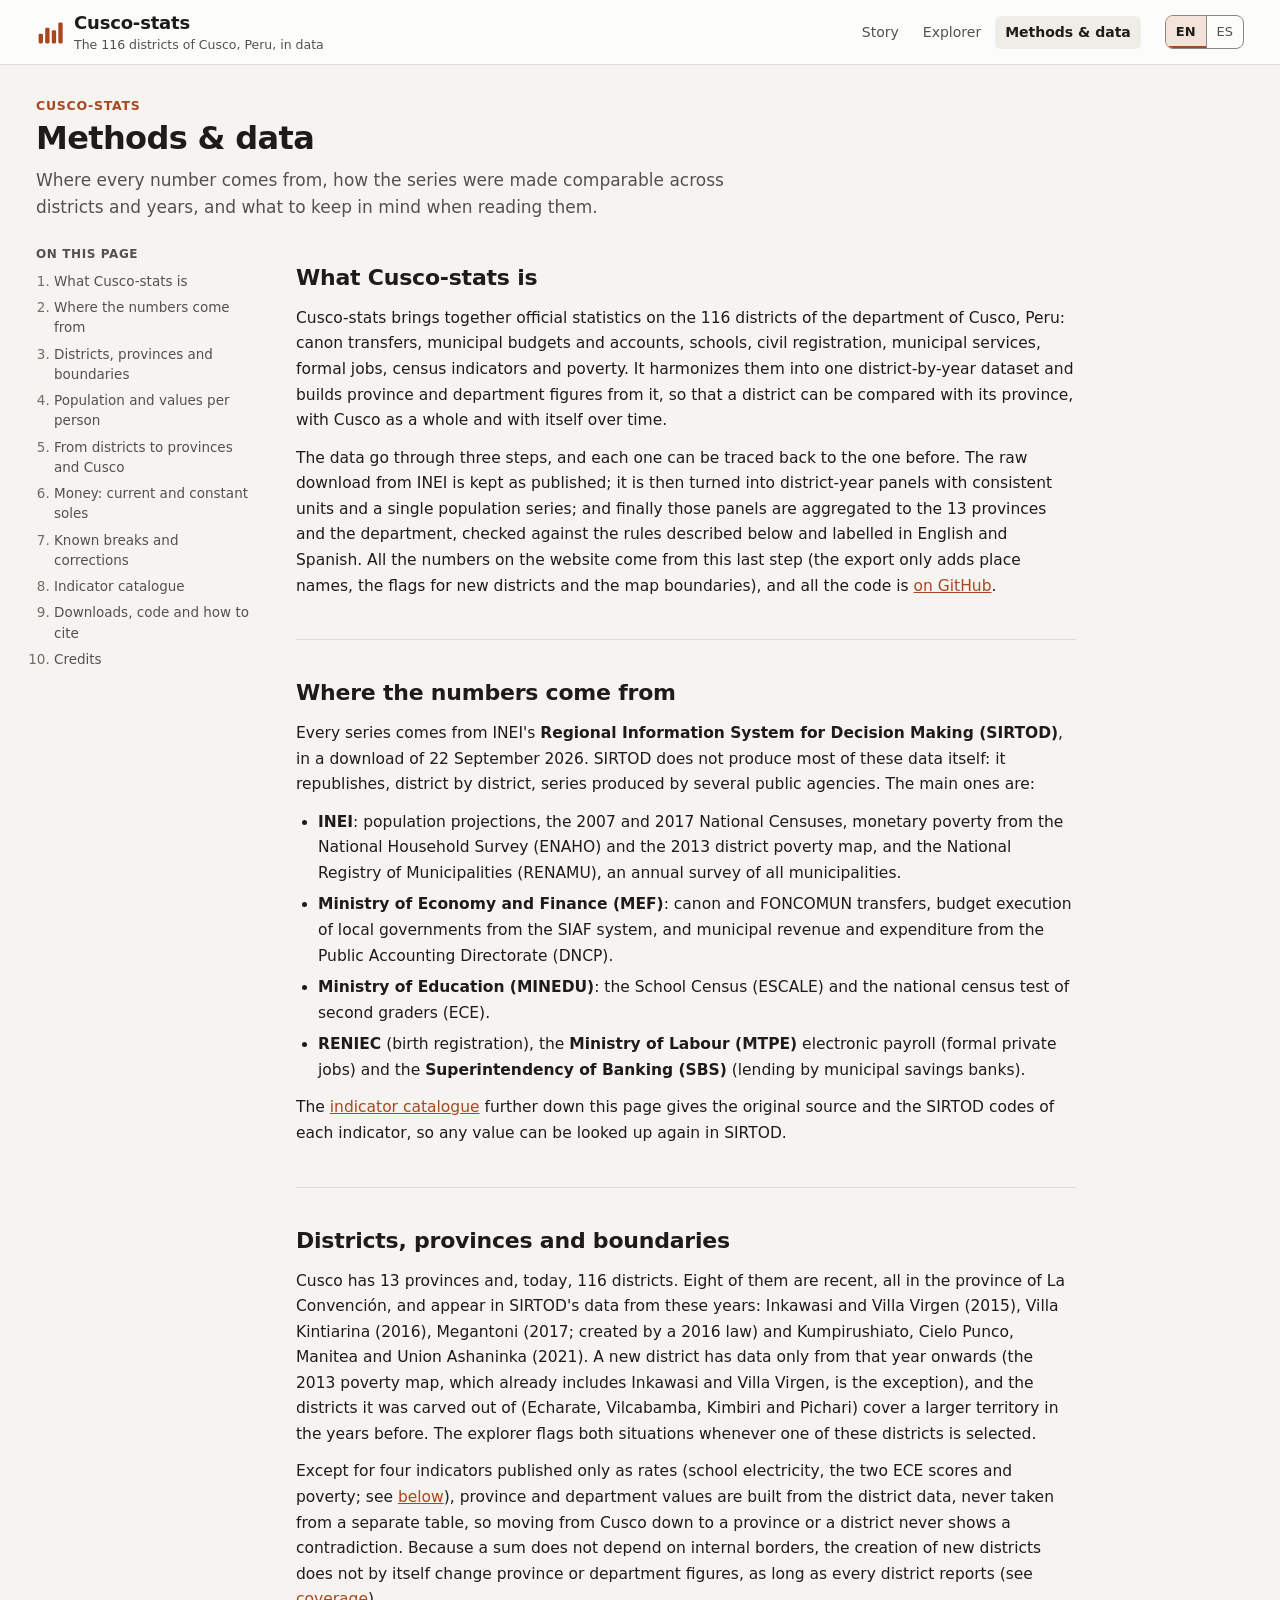
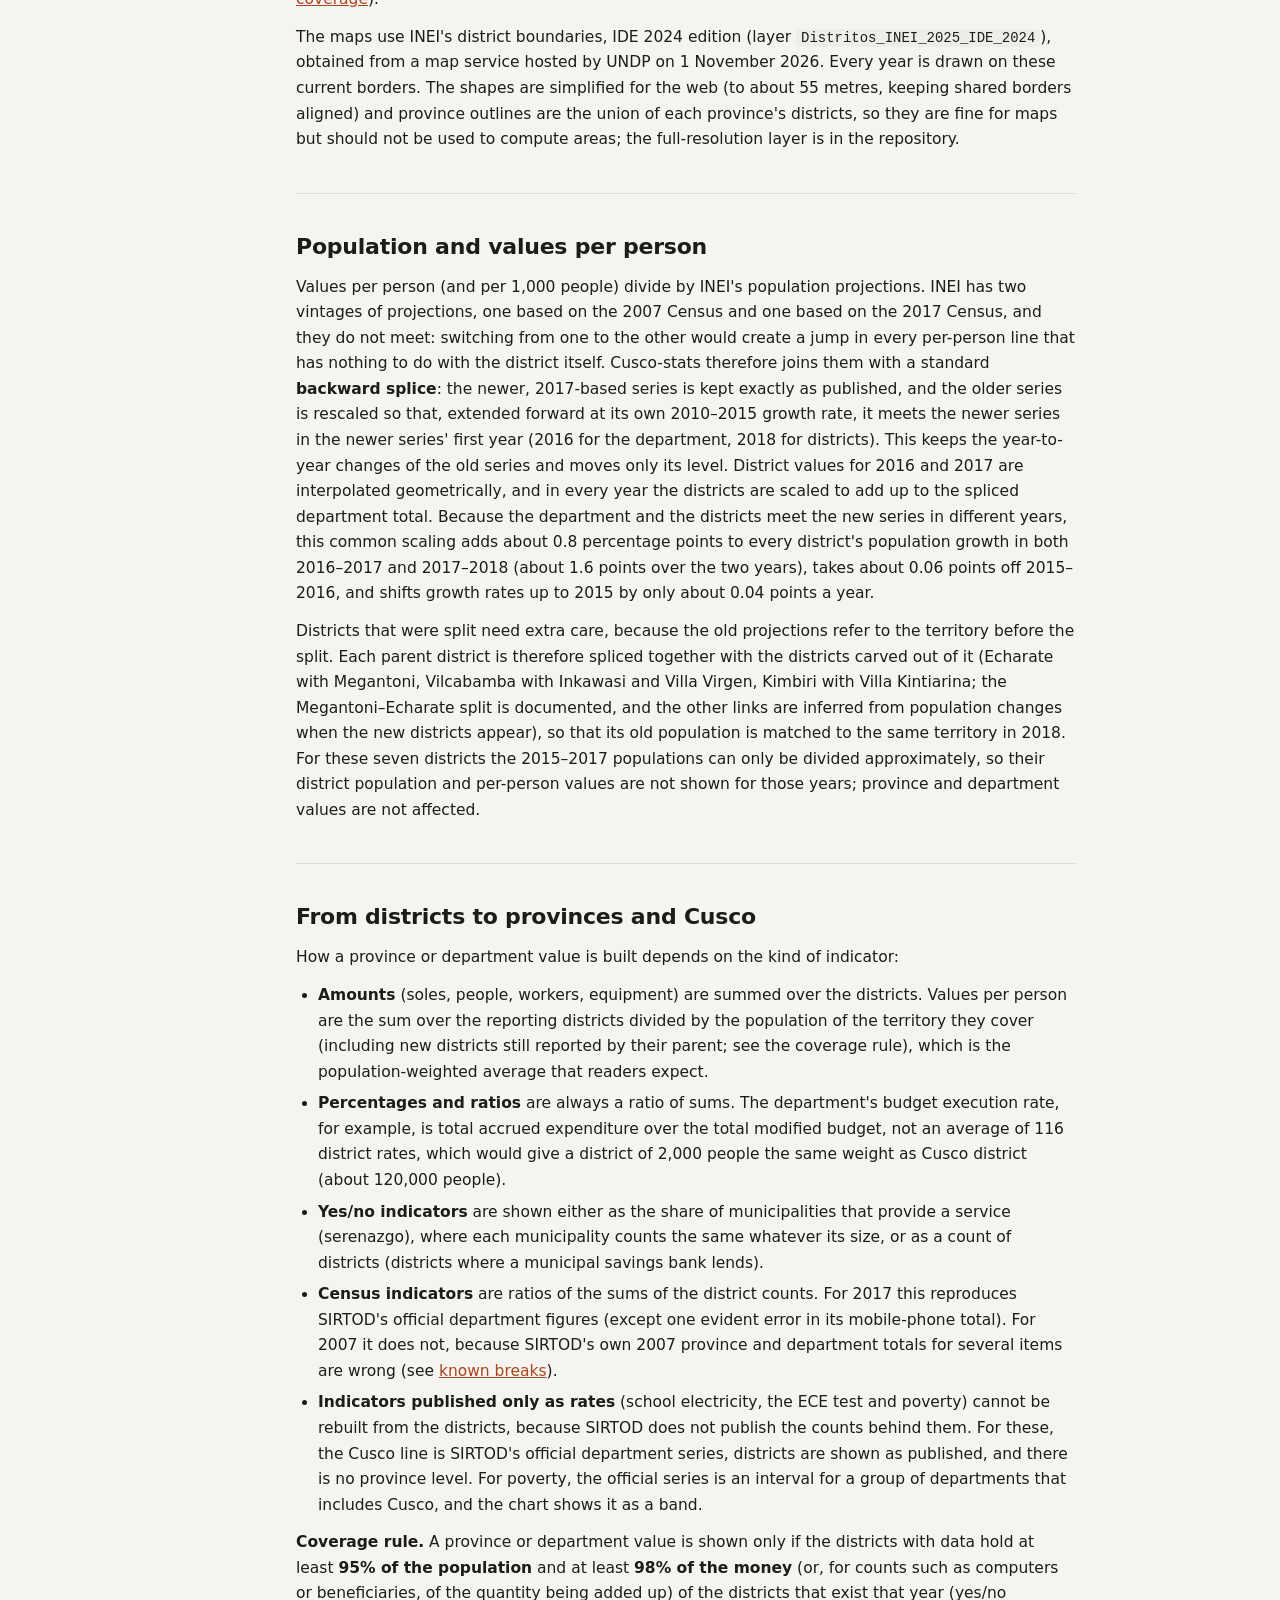
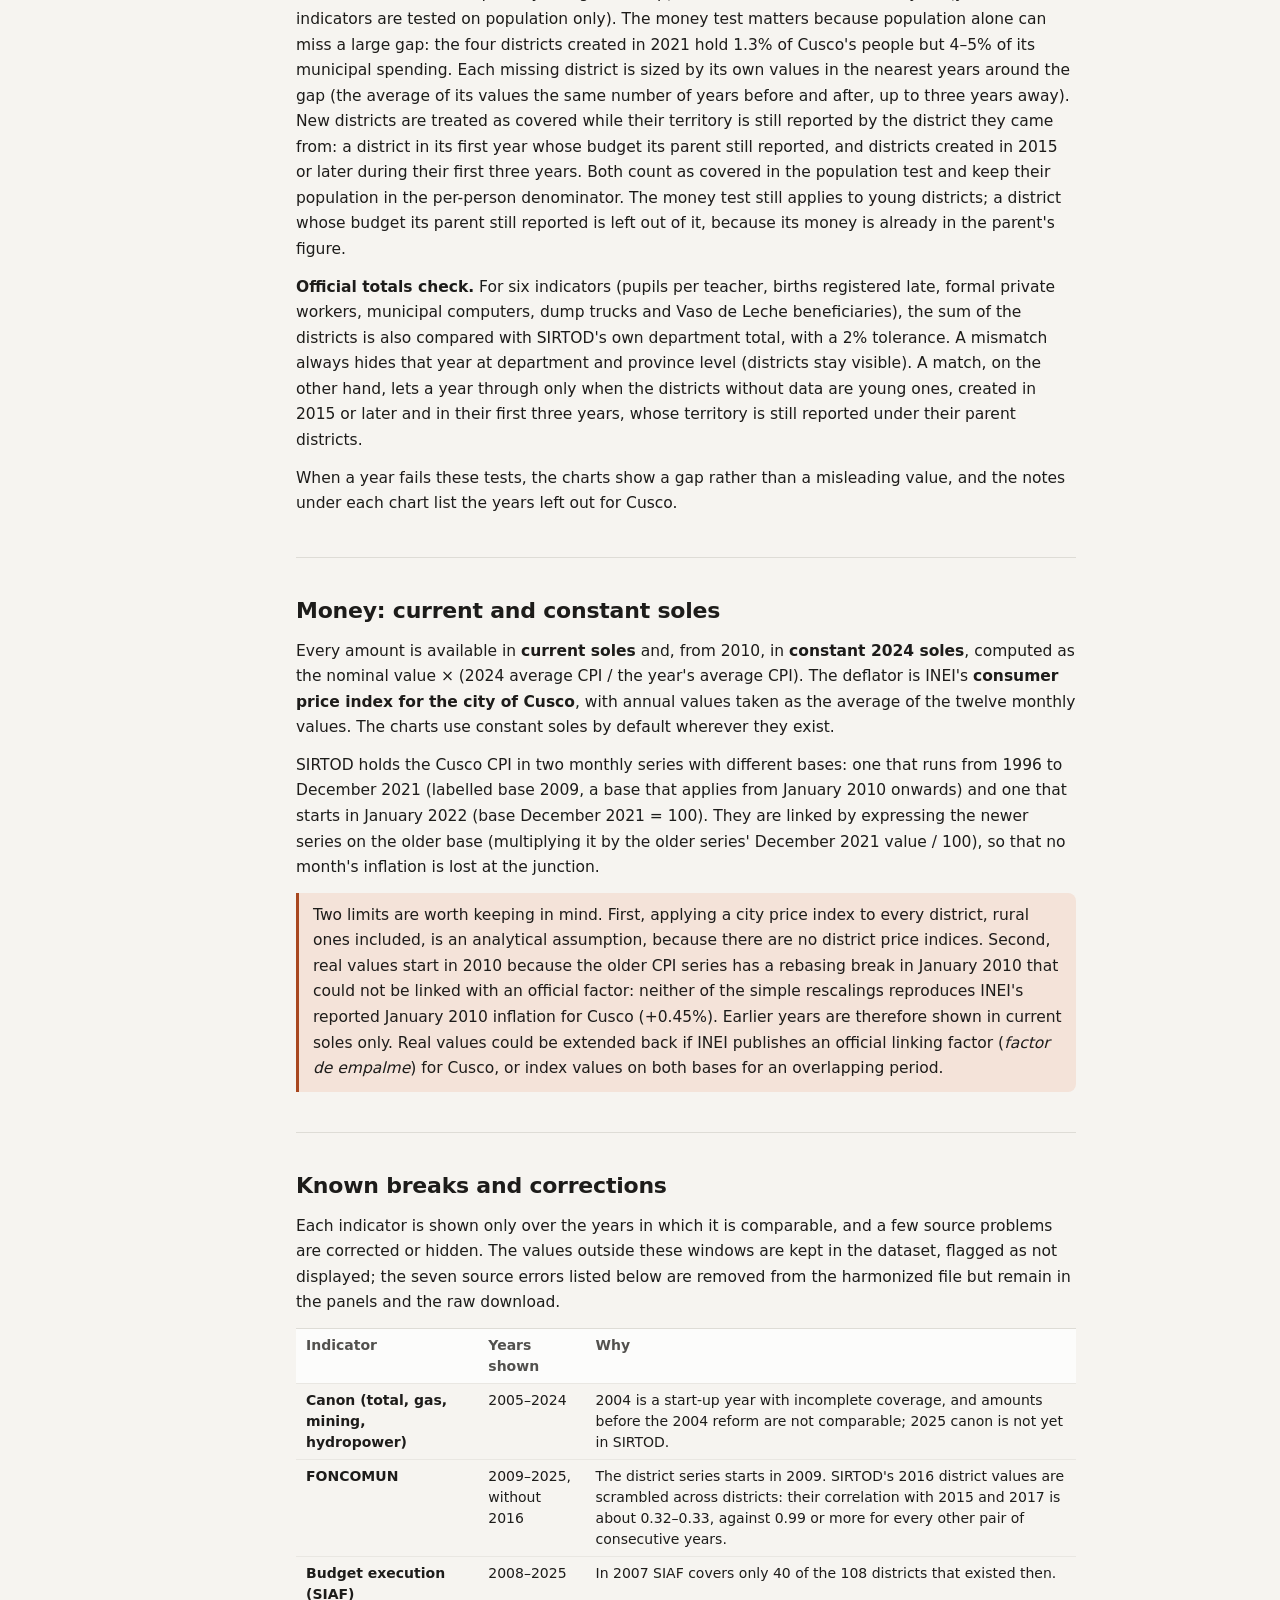
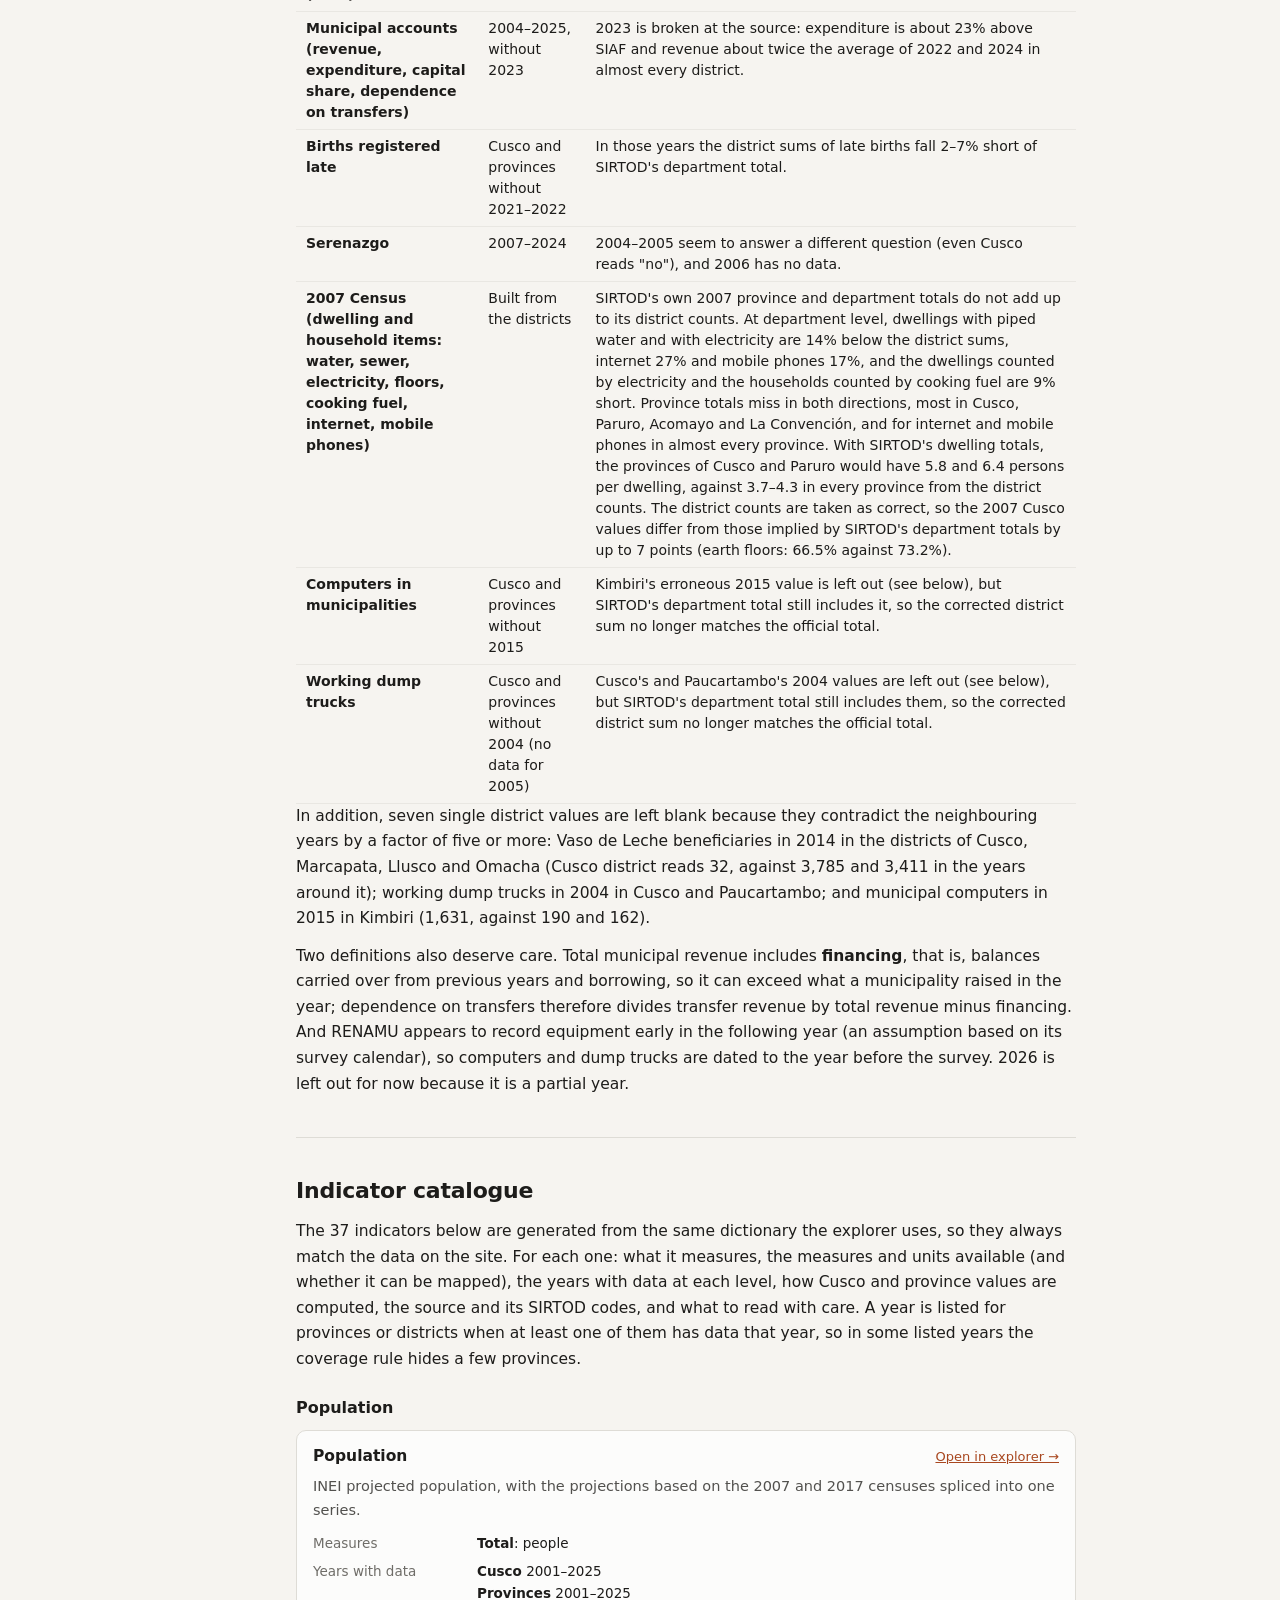
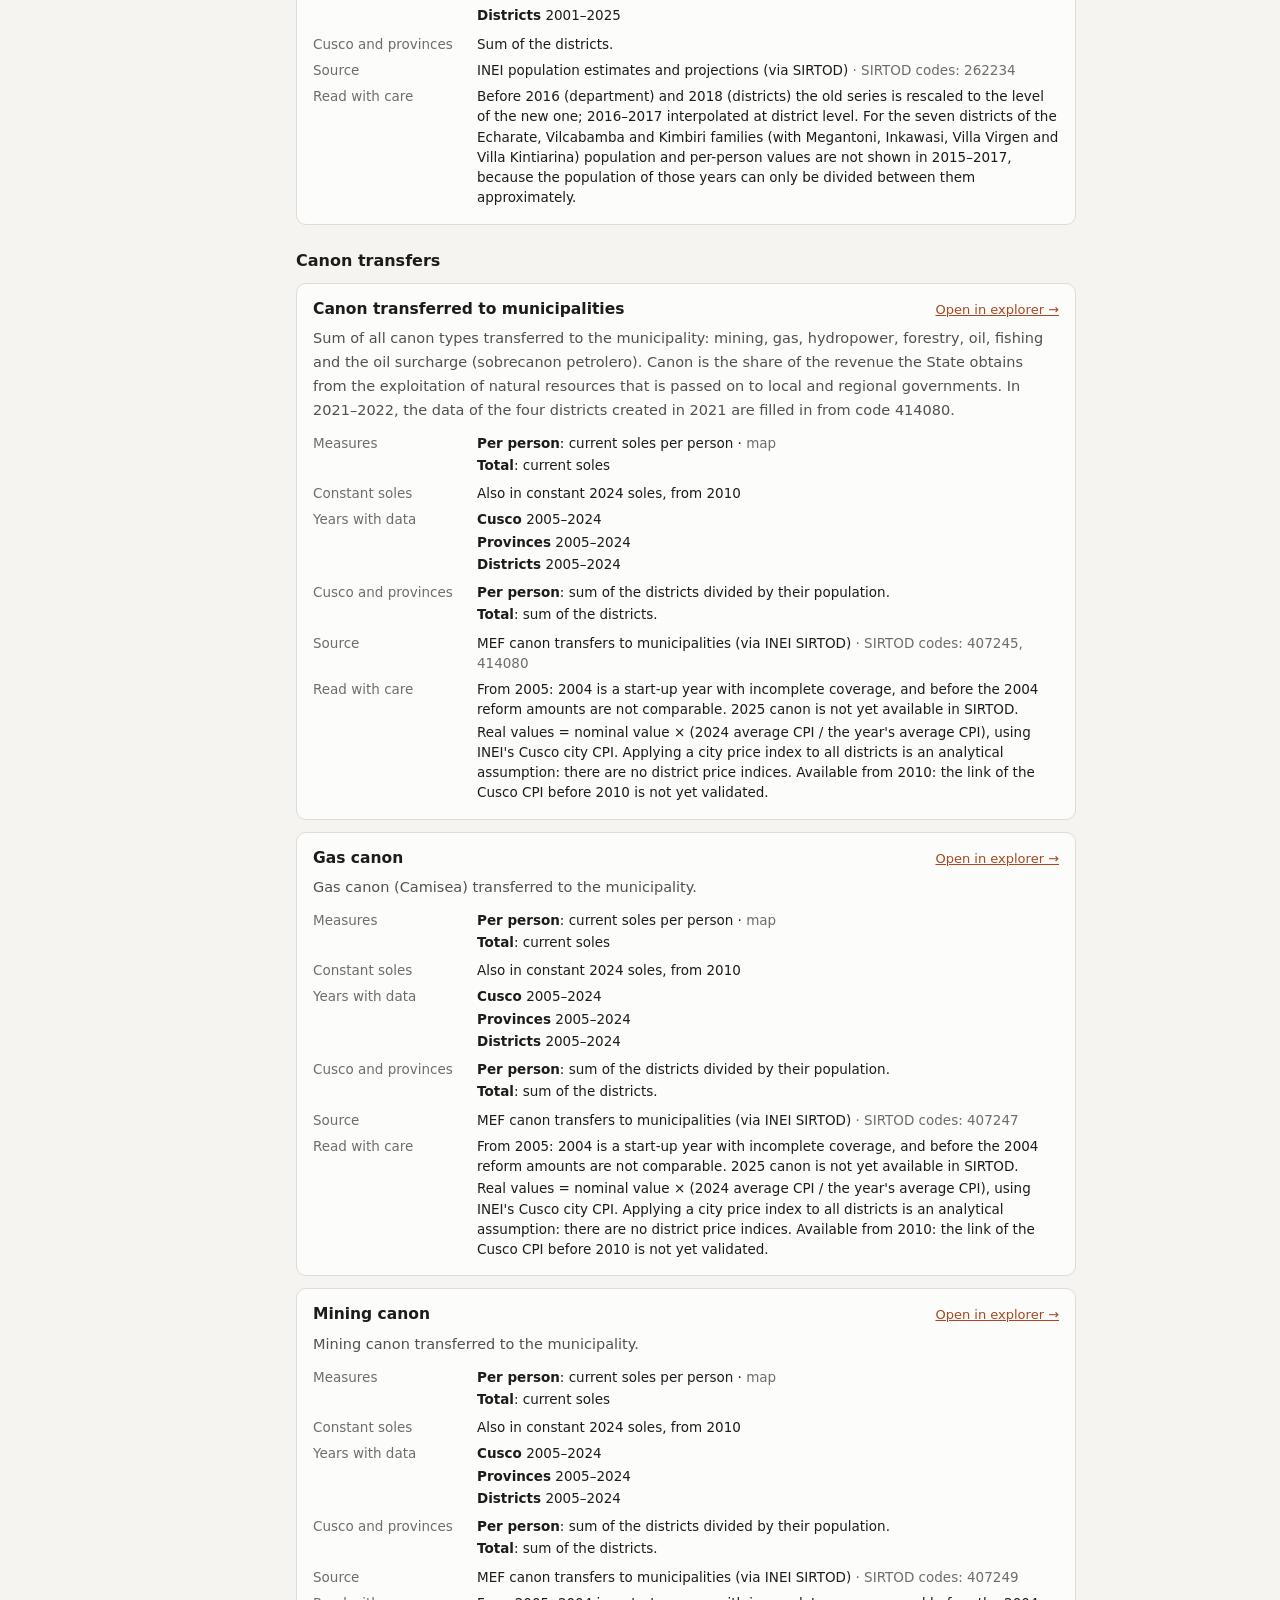
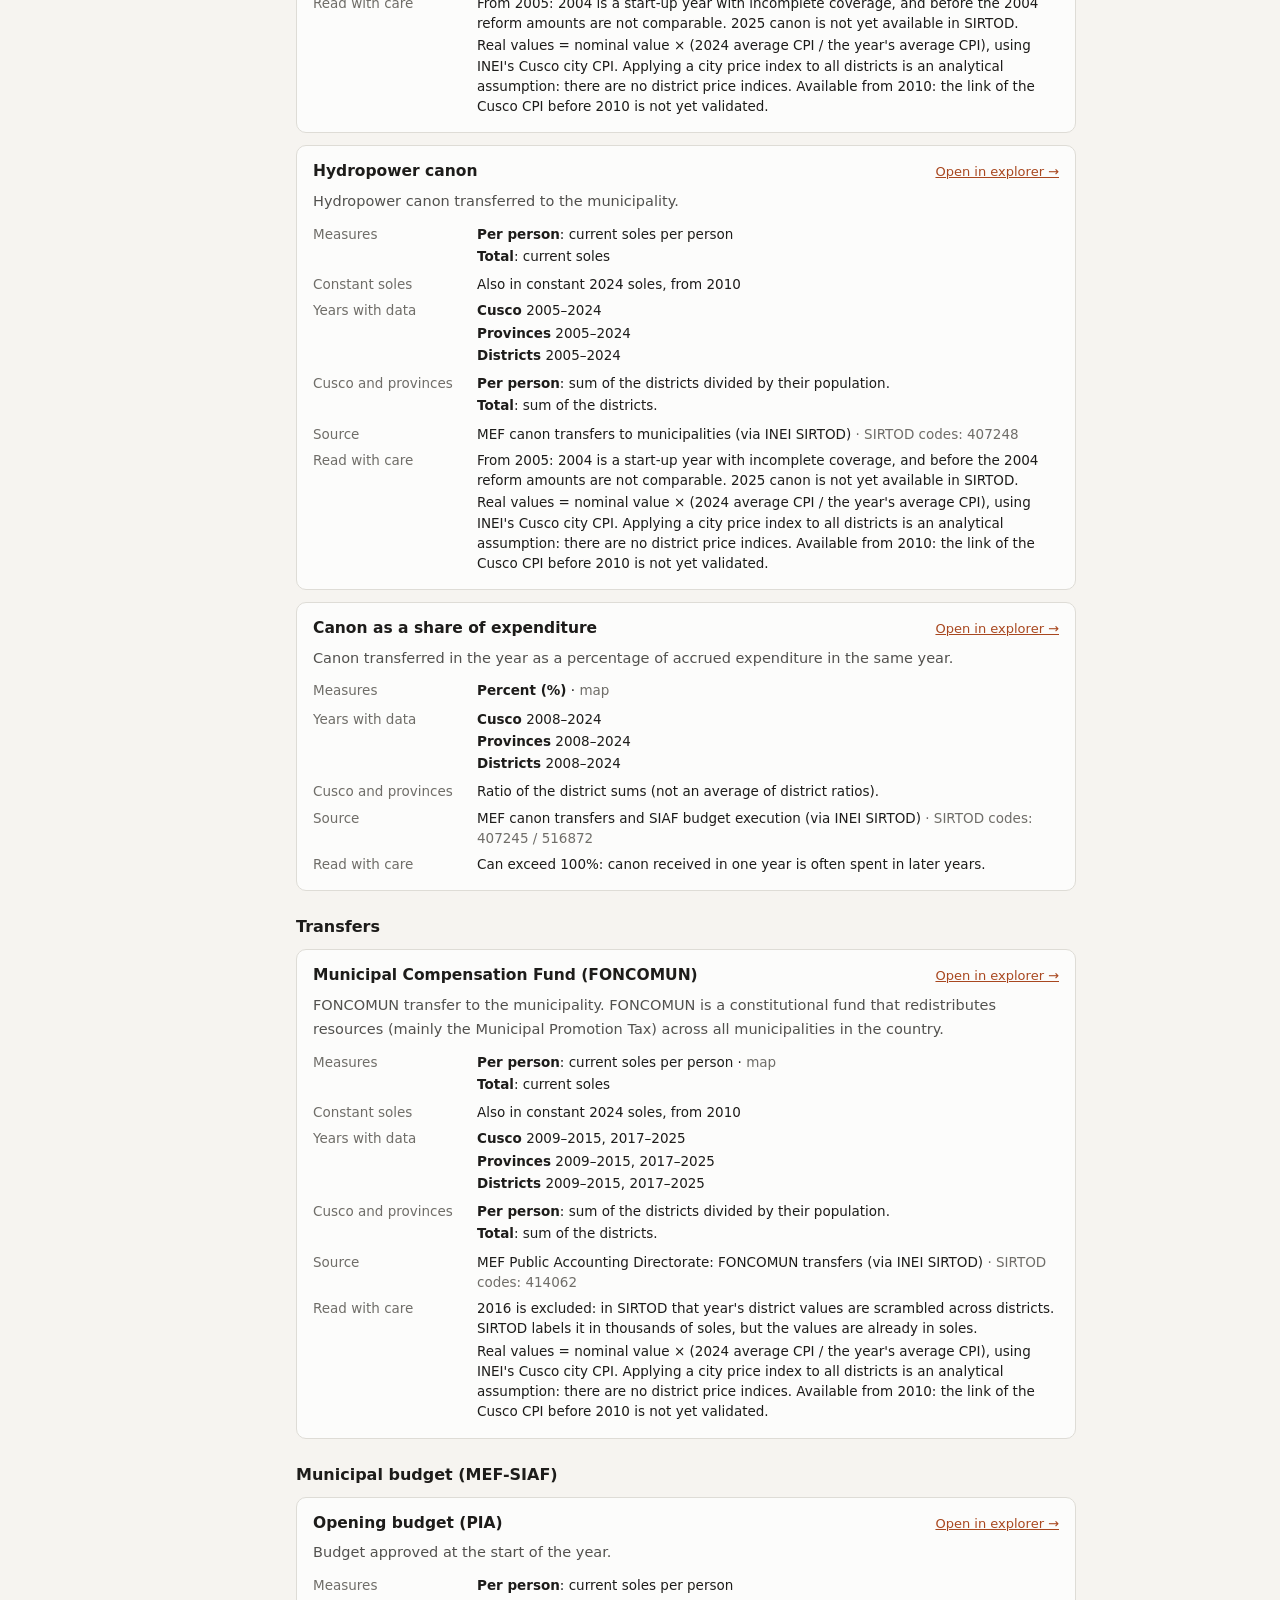
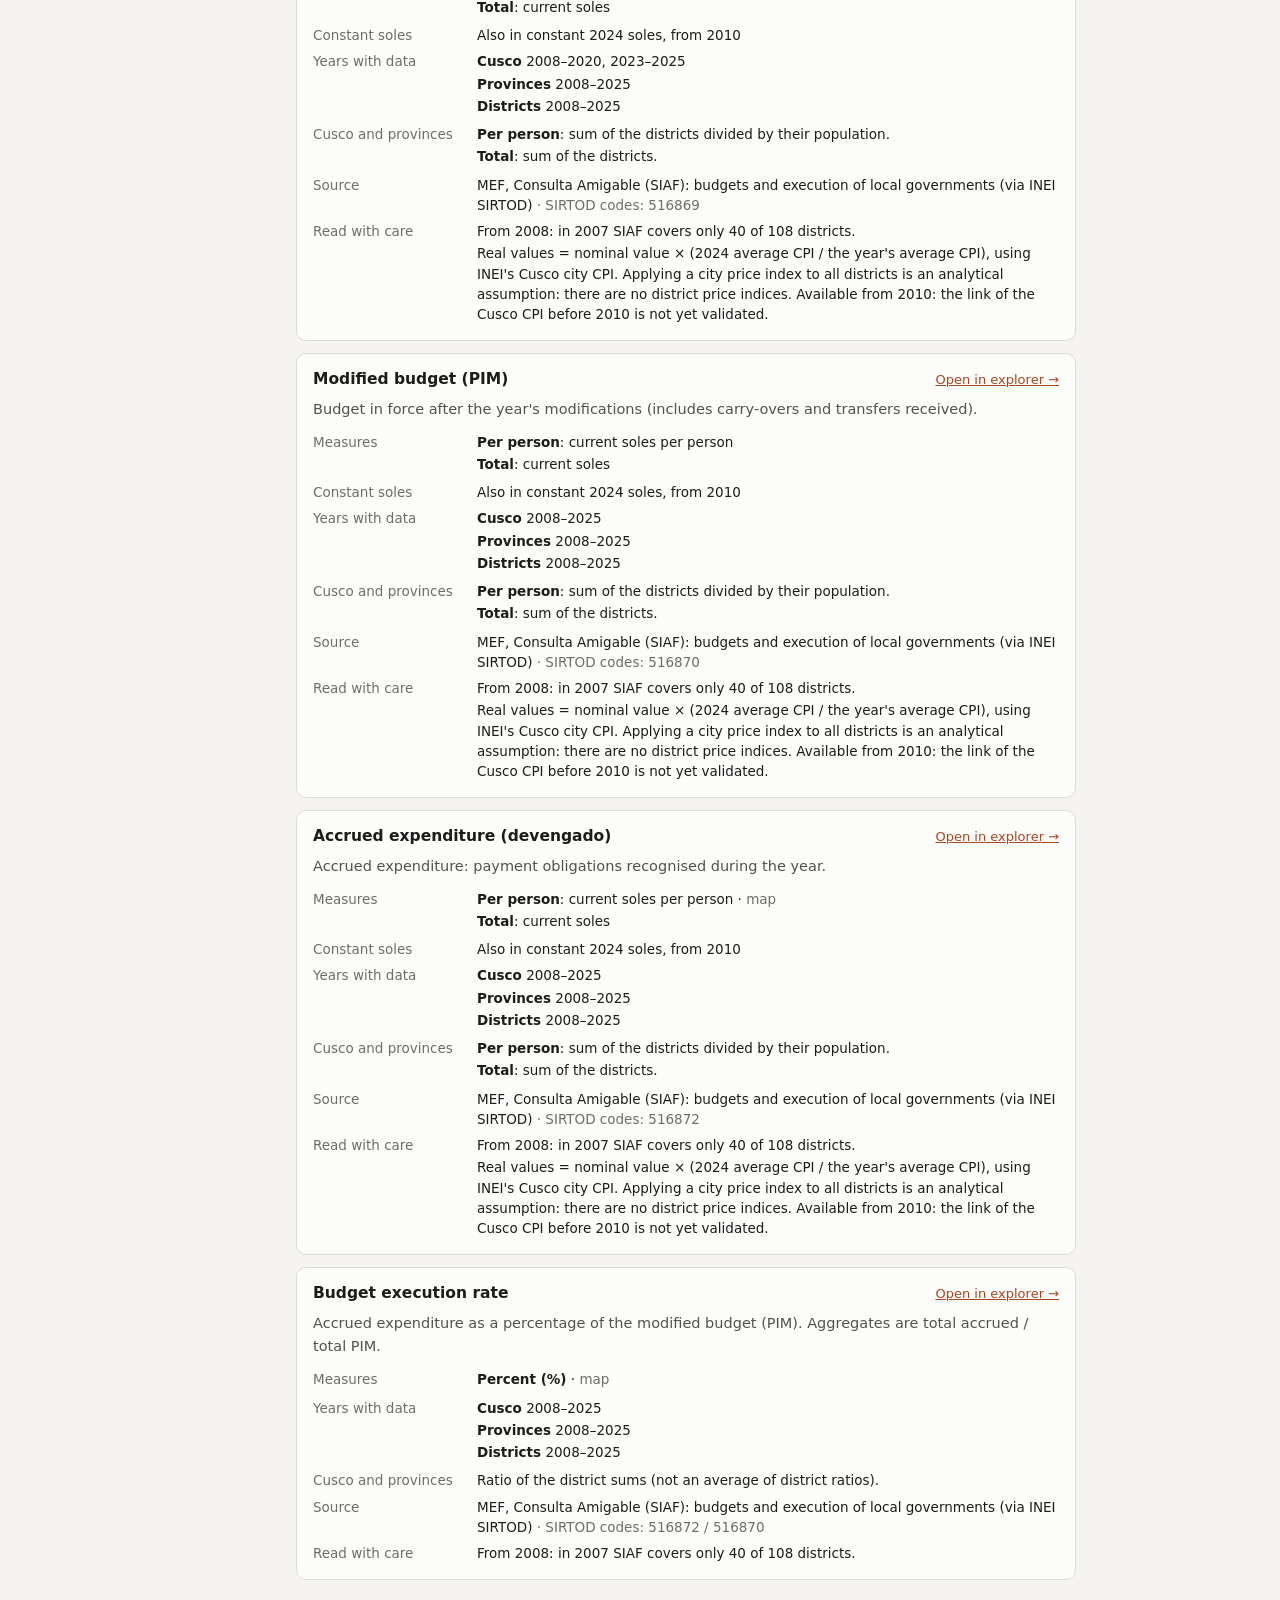
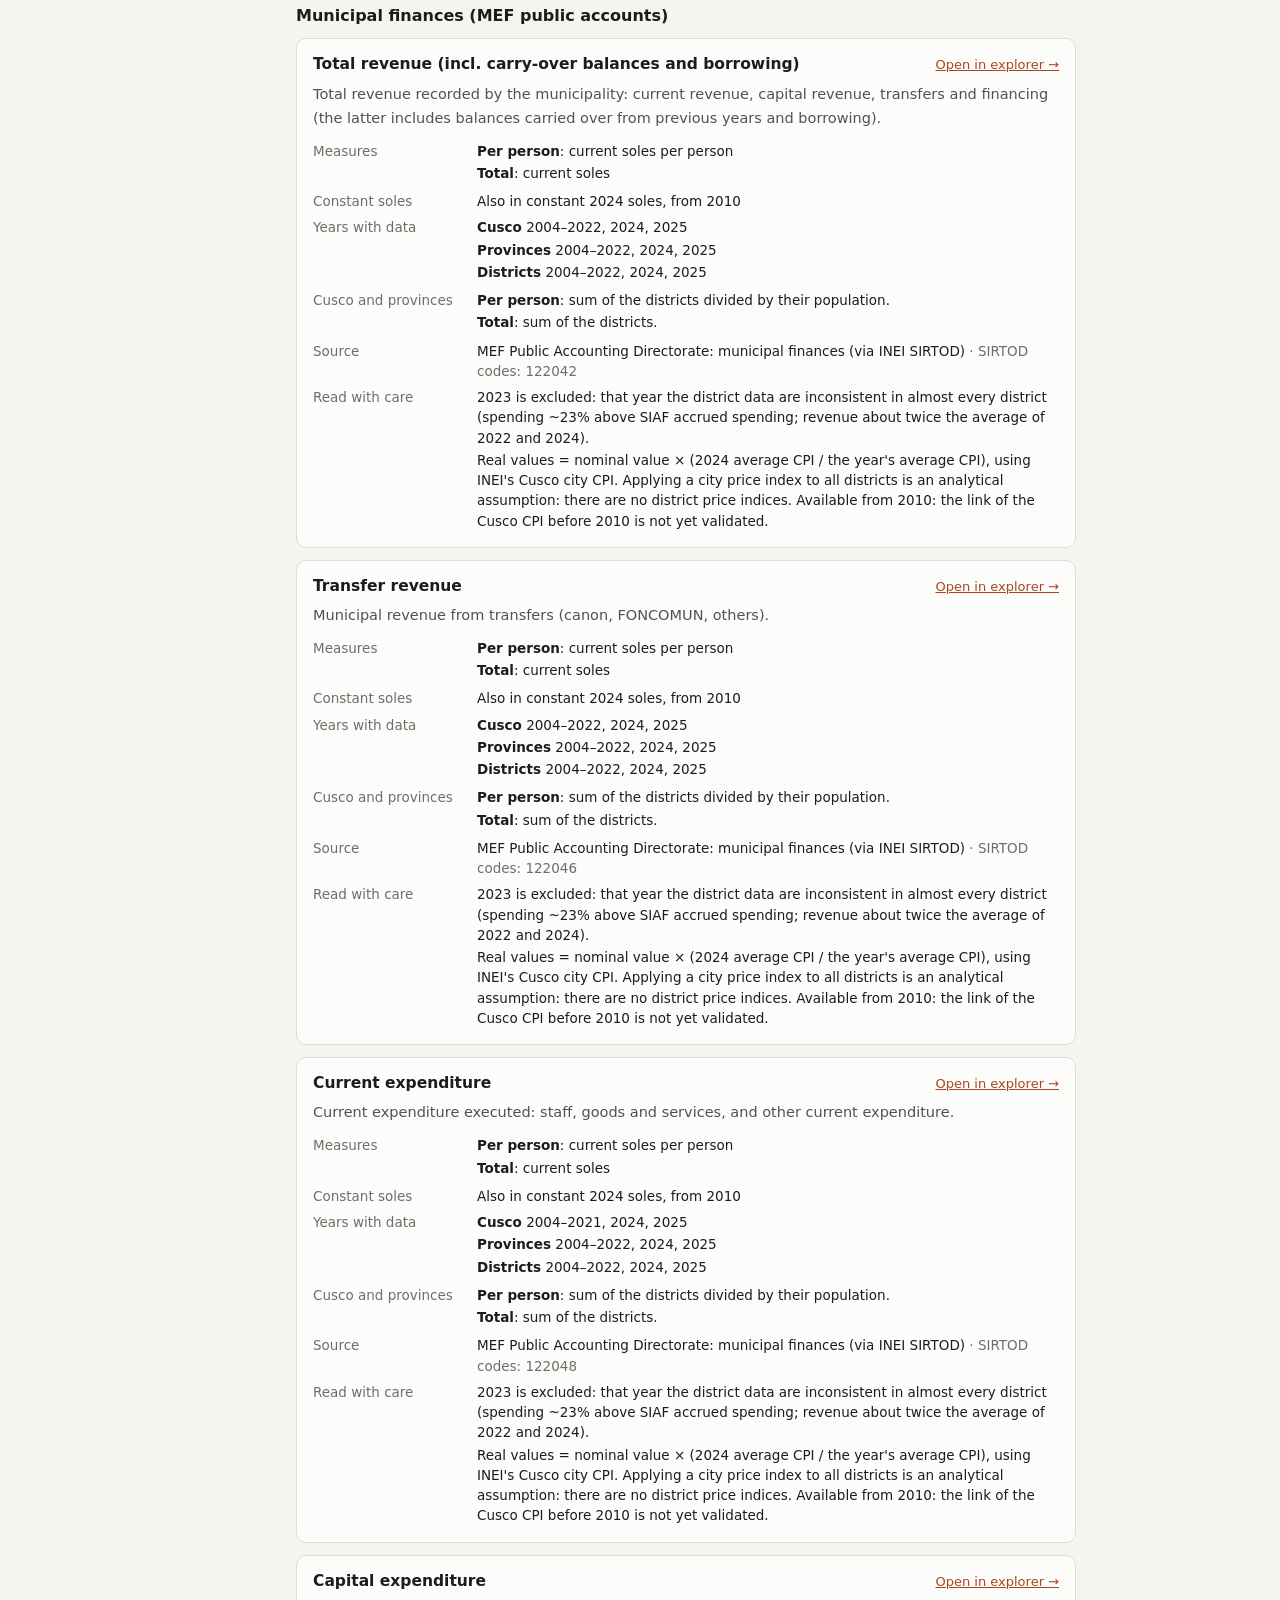
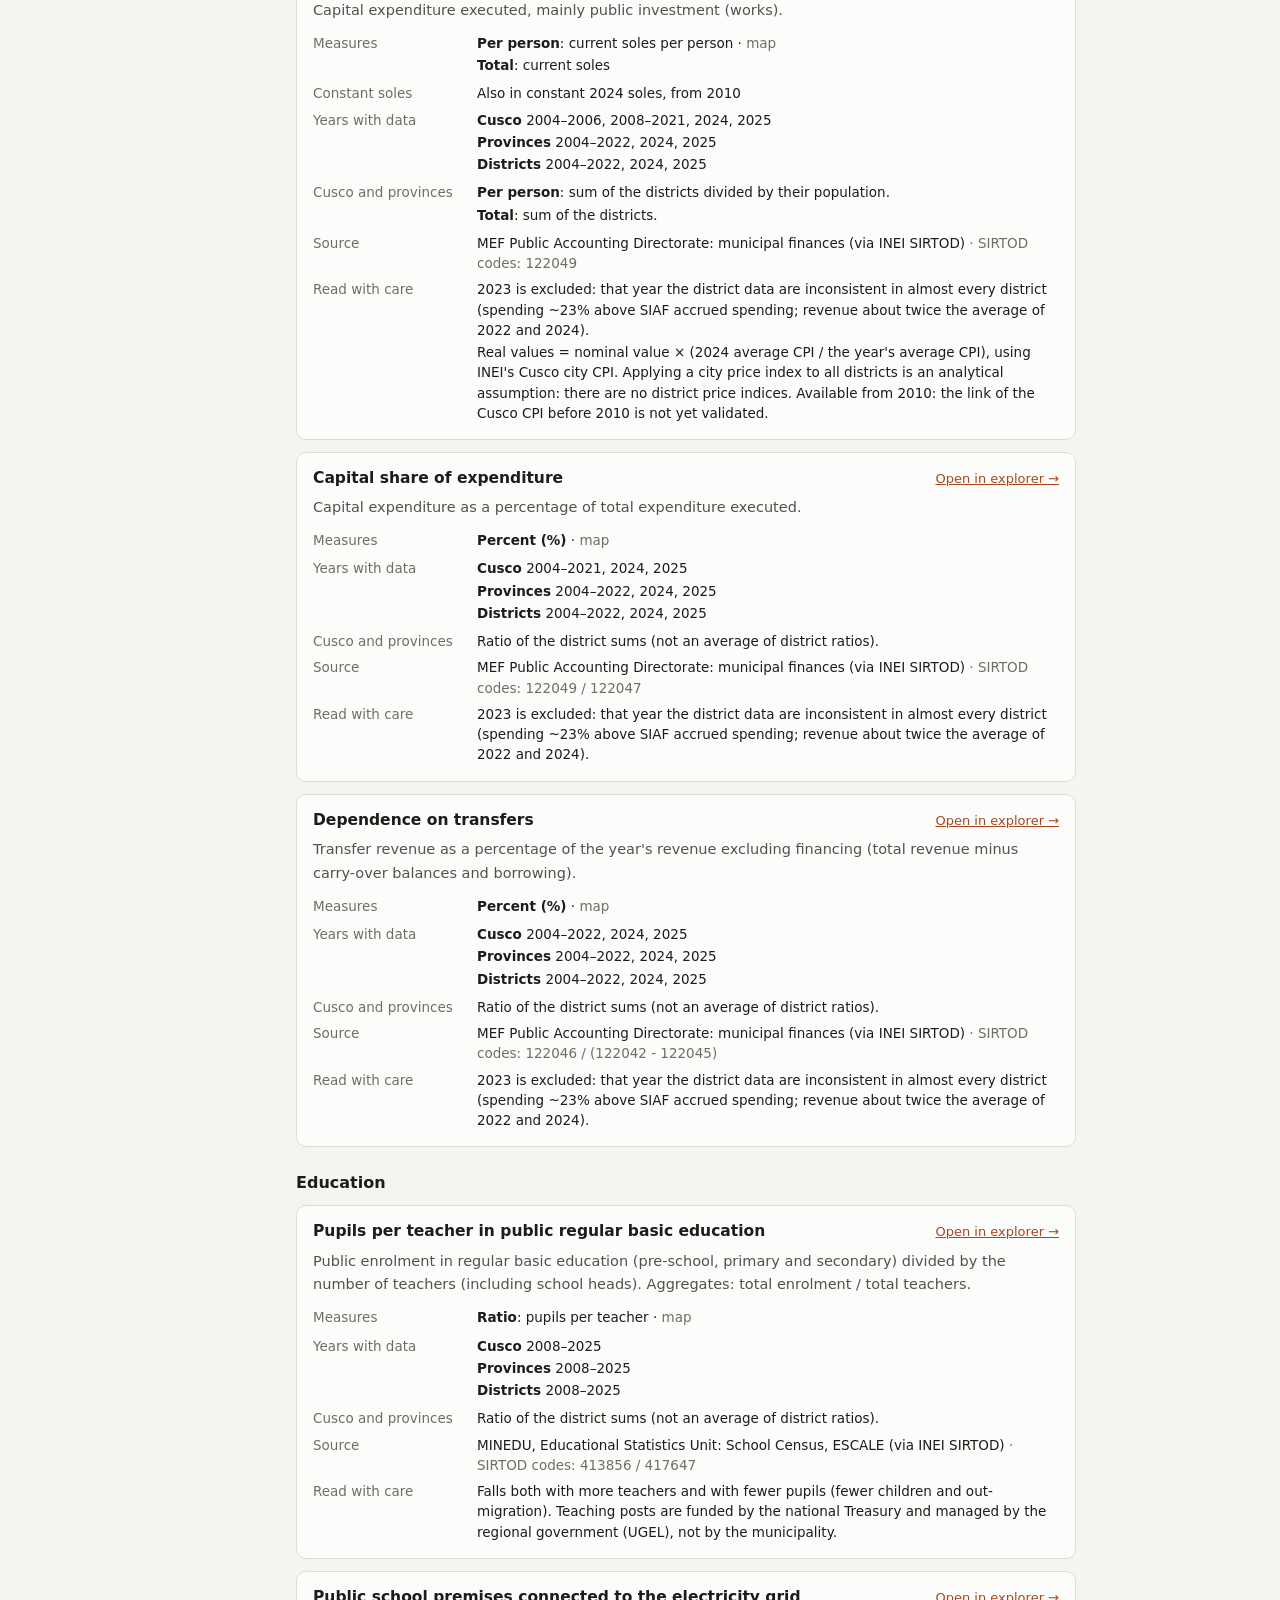
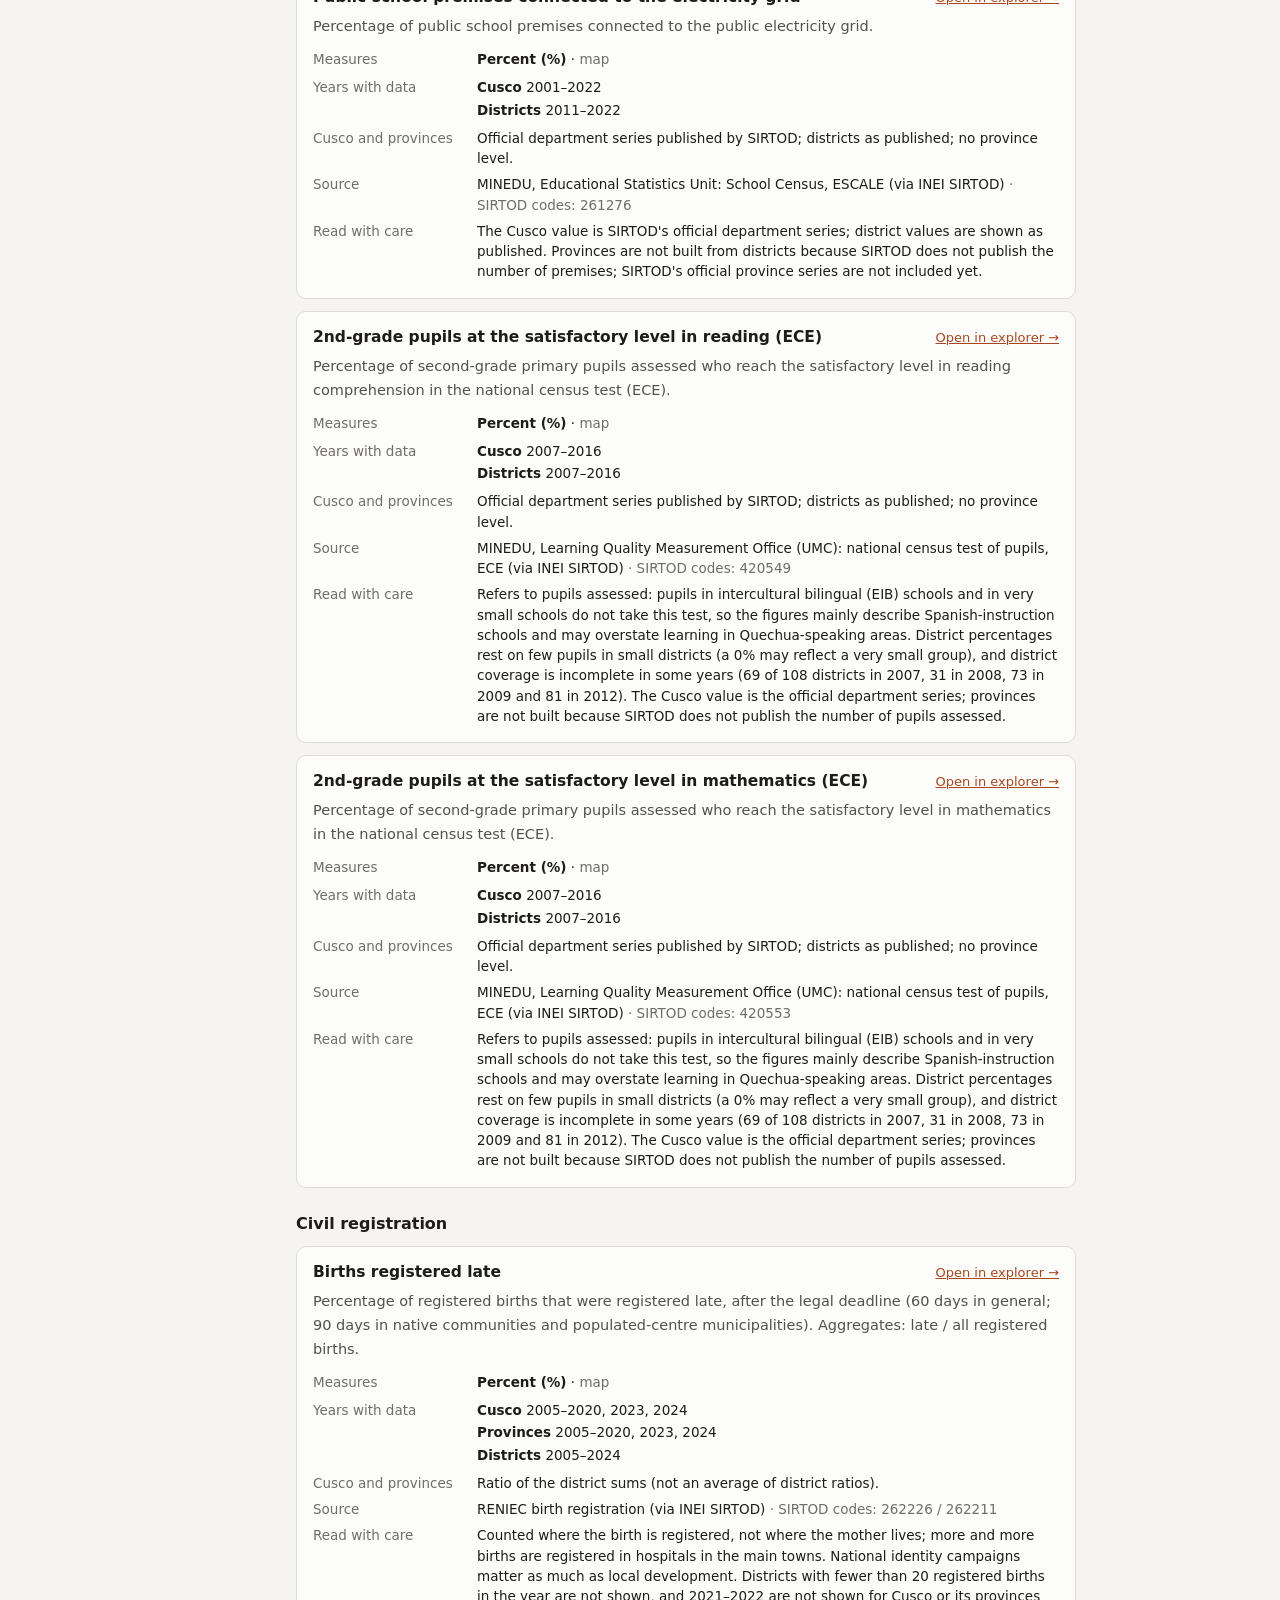
==== commit a3673a0c: "Apply the independent review of phase 4: Methods facts, Spanish, page behaviour Facts (all confirmed" ====
--- a/docs/methods.html
+++ b/docs/methods.html
@@ -47,6 +47,7 @@
         <ol id="methods-toc"></ol>
       </nav>
       <div class="methods-body" id="methods-body">
+        <noscript><p class="methods-note">This page needs JavaScript to show its text and the indicator catalogue. The methods are also documented in <a href="https://github.com/pvillaparo/cusco-data/blob/main/harmonized/README.md">harmonized/README.md</a> and the catalogue is in <a href="https://github.com/pvillaparo/cusco-data/blob/main/harmonized/cusco_stats_dictionary.csv">harmonized/cusco_stats_dictionary.csv</a>.</p><p class="methods-note" lang="es">Esta página necesita JavaScript para mostrar su texto y el catálogo de indicadores. Los métodos también están documentados en harmonized/README.md y el catálogo está en harmonized/cusco_stats_dictionary.csv, en el mismo repositorio de GitHub.</p></noscript>
         <p class="status" id="methods-status" role="status"></p>
       </div>
     </div>
@@ -58,6 +59,5 @@
       <p><span data-i18n="footerBy">A project by</span> <a href="https://pvillaparo.github.io/">Paola Villa Paro</a><span data-i18n="footerAssist">, built with assistance from Claude (Anthropic)</span> · <a href="https://github.com/pvillaparo/cusco-data" data-i18n="footerRepo">Data and code on GitHub</a></p>
     </div>
   </footer>
-  <noscript><p class="wrap">This page needs JavaScript to show the indicator catalogue. The same information is in harmonized/cusco_stats_dictionary.csv in the GitHub repository.</p></noscript>
 </body>
 </html>
--- a/docs/css/app.css
+++ b/docs/css/app.css
@@ -38,8 +38,8 @@
     --ref-line: #f0efec; --band: rgba(240, 239, 236, 0.14);
     --series-1: #3987e5; --series-2: #d95926; --series-3: #199e70;
     --series-4: #c98500; --series-5: #d55181; --series-6: #008300;
-    /* on a dark surface magnitude reads from dark (low) to light (high), in evenly spaced steps */
-    --seq-1: #184f95; --seq-2: #256abf; --seq-3: #3987e5; --seq-4: #6da7ec; --seq-5: #9ec5f4; --seq-6: #cde2fb;
+    /* darker means more in both modes, as maps usually show intensity; evenly spaced steps */
+    --seq-1: #cde2fb; --seq-2: #9ec5f4; --seq-3: #6da7ec; --seq-4: #3987e5; --seq-5: #256abf; --seq-6: #184f95;
     --nodata: #3a3a37;
     --shadow: none;
   }
@@ -53,7 +53,7 @@
   --ref-line: #f0efec; --band: rgba(240, 239, 236, 0.14);
   --series-1: #3987e5; --series-2: #d95926; --series-3: #199e70;
   --series-4: #c98500; --series-5: #d55181; --series-6: #008300;
-  --seq-1: #184f95; --seq-2: #256abf; --seq-3: #3987e5; --seq-4: #6da7ec; --seq-5: #9ec5f4; --seq-6: #cde2fb;
+  --seq-1: #cde2fb; --seq-2: #9ec5f4; --seq-3: #6da7ec; --seq-4: #3987e5; --seq-5: #256abf; --seq-6: #184f95;
   --nodata: #3a3a37;
   --shadow: none;
 }
@@ -268,7 +268,7 @@
 .catalogue-cat { font-size: 16px; margin: 24px 0 10px; color: var(--text-primary); }
 .catalogue { display: grid; gap: 12px; }
 .cat-item { background: var(--surface-1); border: 1px solid var(--hairline); border-radius: var(--radius); padding: 14px 16px; scroll-margin-top: 16px; }
-.cat-item:target { border-color: var(--accent); box-shadow: 0 0 0 2px var(--accent-soft); }
+.cat-item:target, .cat-item.is-target { border-color: var(--accent); box-shadow: 0 0 0 2px var(--accent-soft); }
 .cat-head { display: flex; align-items: baseline; gap: 12px; flex-wrap: wrap; justify-content: space-between; }
 .cat-head h4 { margin: 0; font-size: 15.5px; }
 .cat-open { font-size: 13px; color: var(--accent); white-space: nowrap; }
